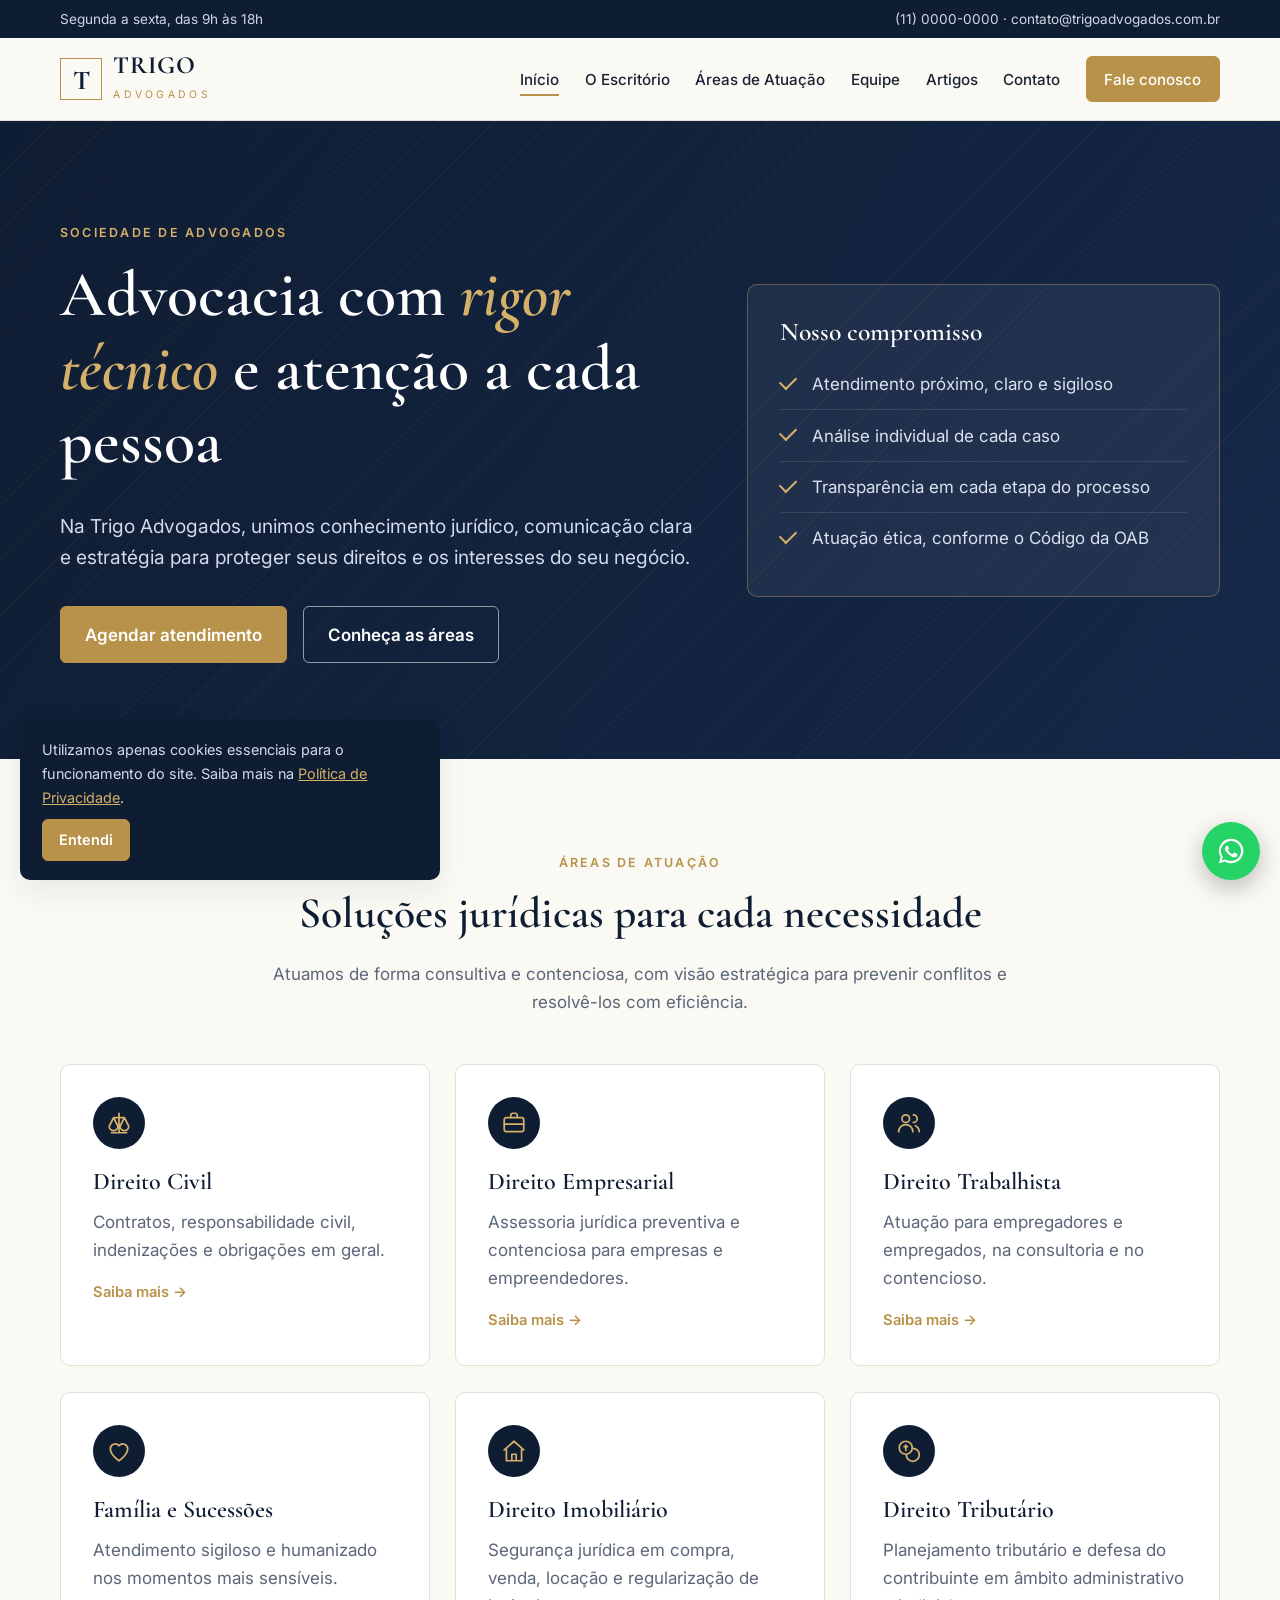
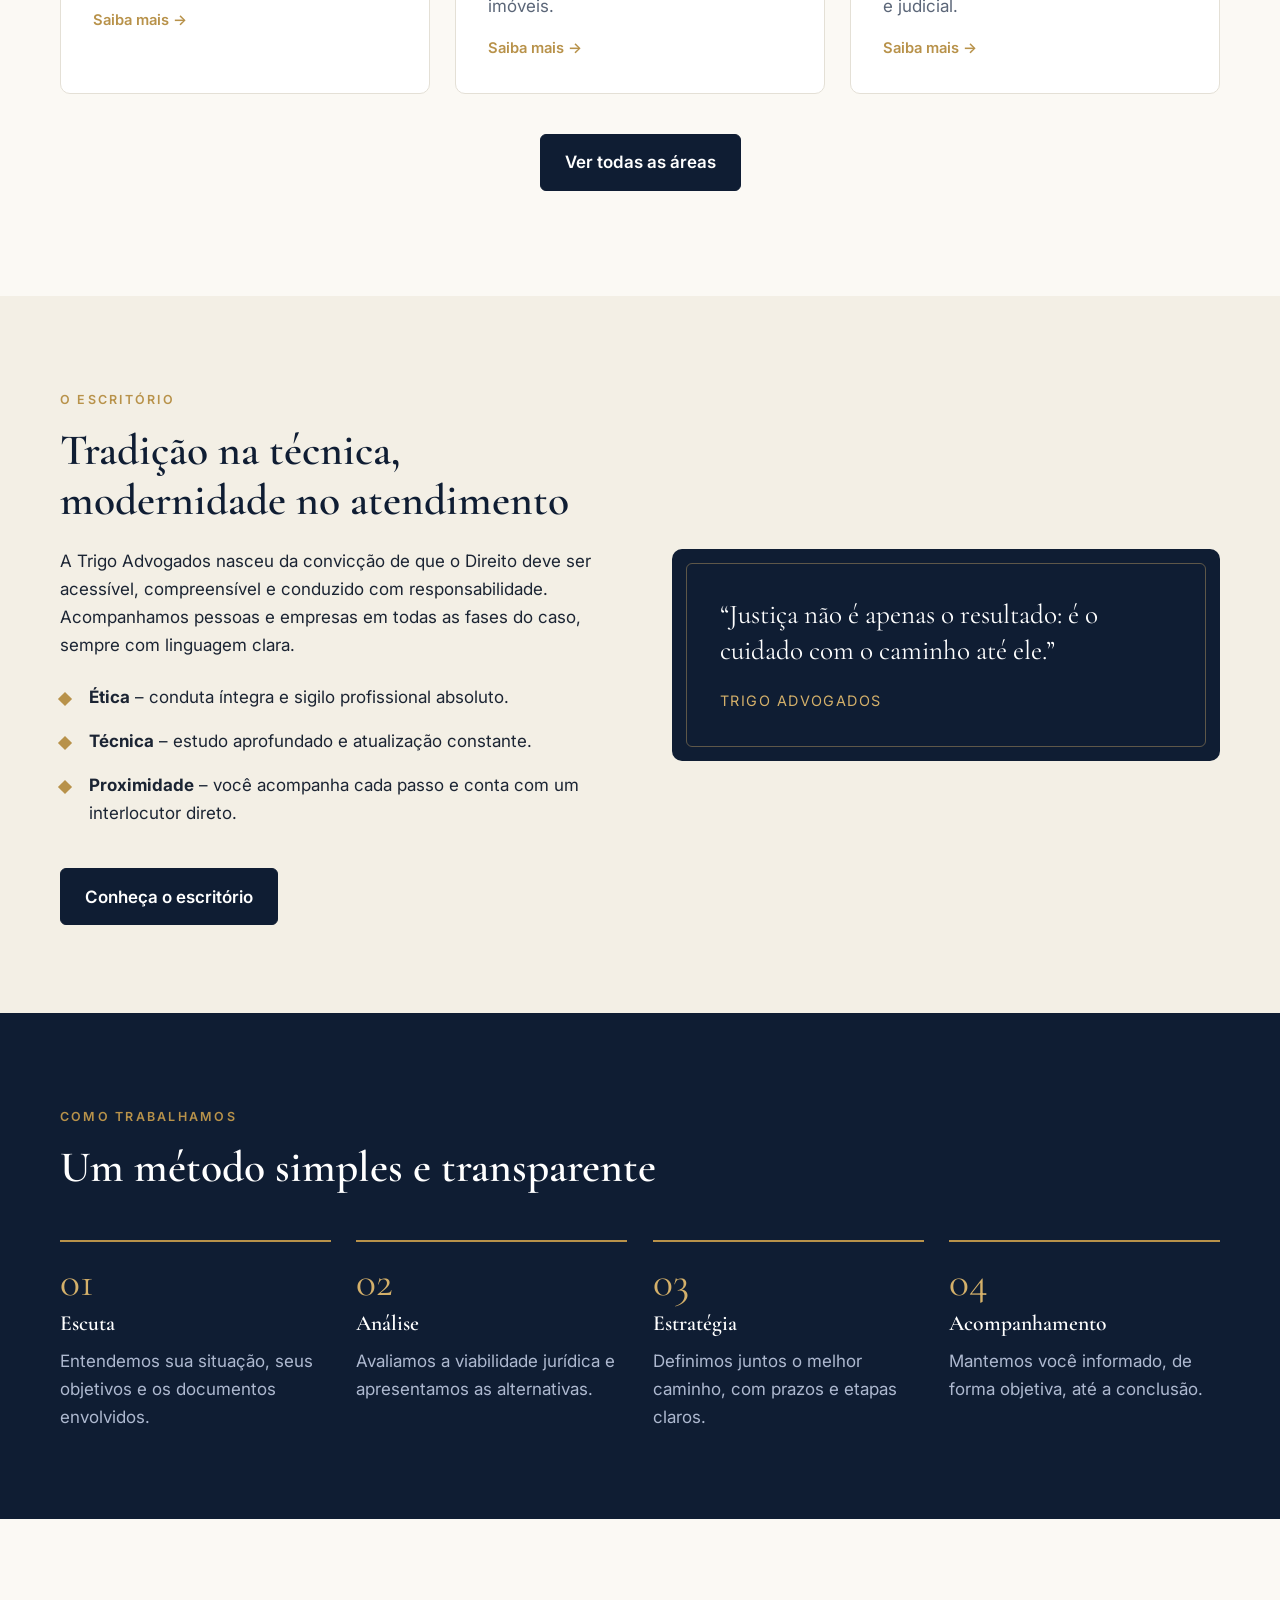
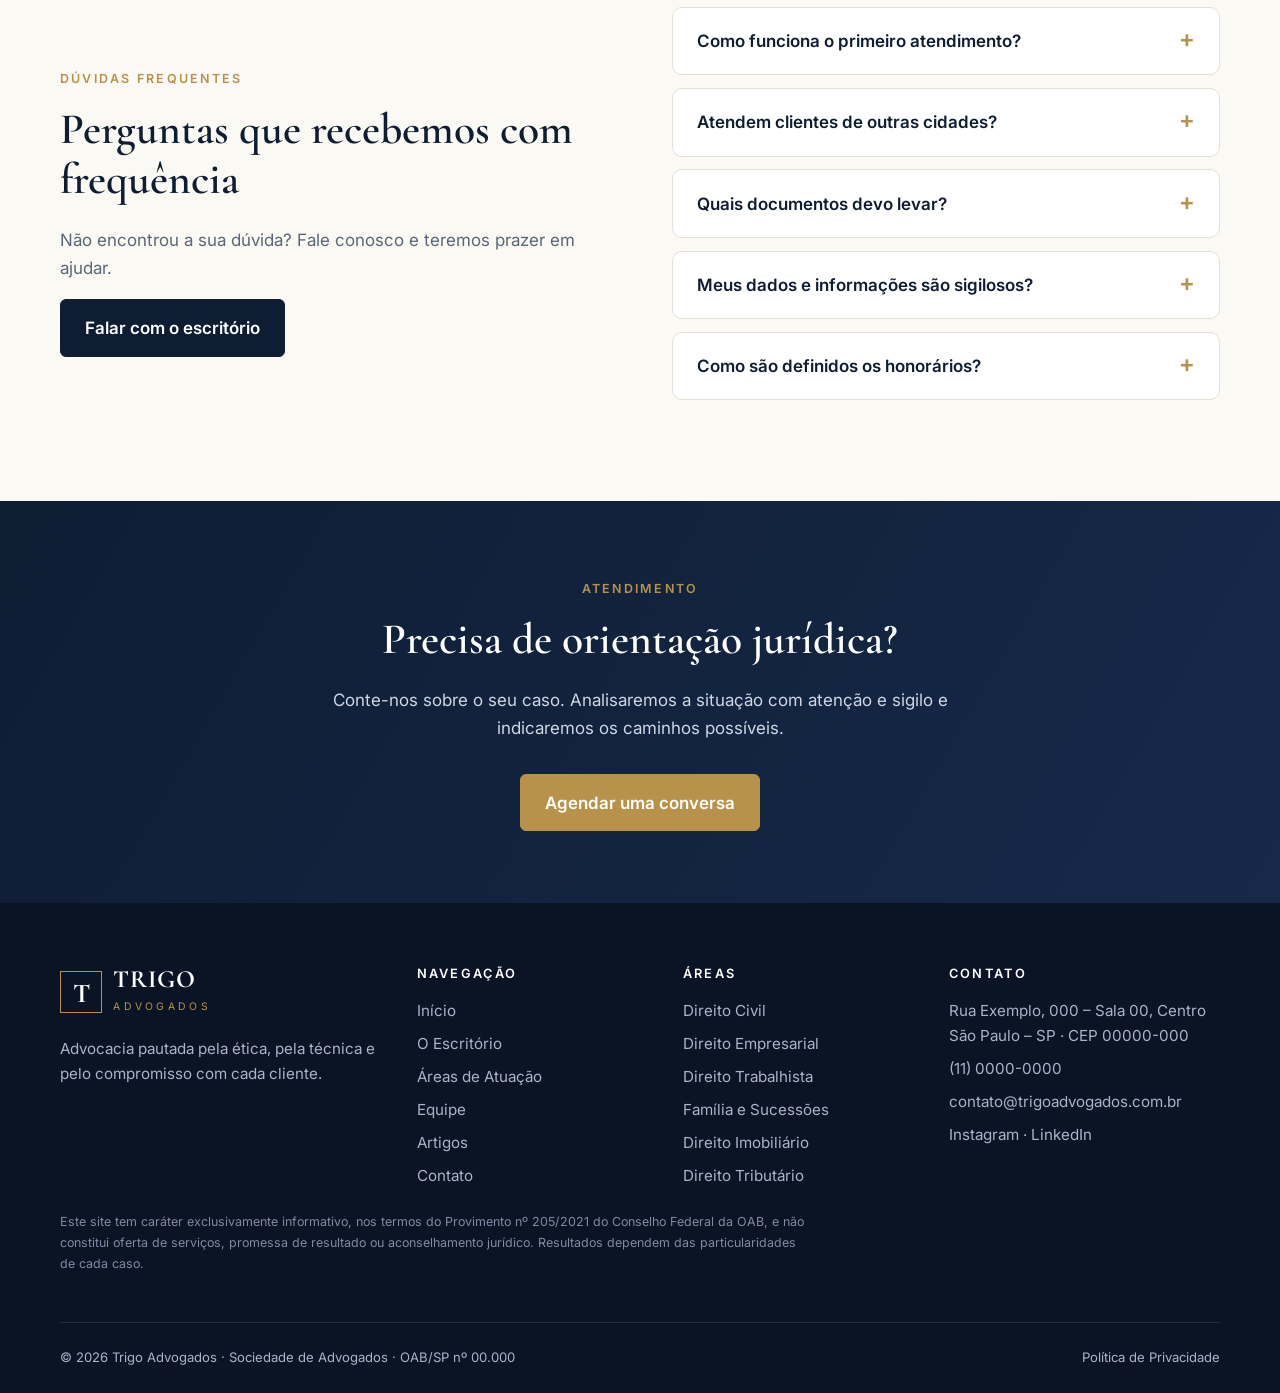
==== index.html @ 91f30597 "Adiciona site institucional da Trigo Advogados Co-Authored-By: Claude Sonnet 5.5 <noreply@anthropic." ====
<!doctype html>
<html lang="pt-BR">
<head>
<meta charset="utf-8">
<meta name="viewport" content="width=device-width,initial-scale=1">
<title>Trigo Advogados – Advocacia com rigor técnico e atenção a cada pessoa</title>
<meta name="description" content="Trigo Advogados: sociedade de advogados com atuação em Direito Civil, Empresarial, Trabalhista, Família, Imobiliário, Tributário e Previdenciário.">
<link rel="canonical" href="https://www.trigoadvogados.com.br/">
<meta name="theme-color" content="#0f1d33">
<meta property="og:type" content="website"><meta property="og:locale" content="pt_BR">
<meta property="og:title" content="Trigo Advogados – Advocacia com rigor técnico e atenção a cada pessoa"><meta property="og:description" content="Trigo Advogados: sociedade de advogados com atuação em Direito Civil, Empresarial, Trabalhista, Família, Imobiliário, Tributário e Previdenciário."><meta property="og:url" content="https://www.trigoadvogados.com.br/">
<link rel="icon" href="assets/favicon.svg" type="image/svg+xml">
<link rel="preconnect" href="https://fonts.googleapis.com"><link rel="preconnect" href="https://fonts.gstatic.com" crossorigin>
<link href="https://fonts.googleapis.com/css2?family=Cormorant+Garamond:ital,wght@0,500;0,600;0,700;1,500&family=Inter:wght@400;500;600&display=swap" rel="stylesheet">
<link rel="stylesheet" href="assets/style.css">
<script type="application/ld+json">{"@context":"https://schema.org","@type":"LegalService","name":"Trigo Advogados","url":"https://www.trigoadvogados.com.br","telephone":"+551100000000","email":"contato@trigoadvogados.com.br","address":{"@type":"PostalAddress","streetAddress":"Rua Exemplo, 000 – Sala 00, Centro","addressLocality":"São Paulo – SP","postalCode":"00000-000","addressCountry":"BR"},"openingHours":"Mo-Fr 09:00-18:00","areaServed":"BR"}</script>
</head>
<body>
<a class="skip" href="#main">Pular para o conteúdo</a>
<div class="topbar"><div class="wrap"><span>Segunda a sexta, das 9h às 18h</span><span><a href="tel:+551100000000">(11) 0000-0000</a> · <a href="mailto:contato@trigoadvogados.com.br">contato@trigoadvogados.com.br</a></span></div></div>
<header class="site"><div class="wrap nav">
<a class="brand" href="index.html" aria-label="Trigo Advogados – página inicial"><span class="mark">T</span><span><b>TRIGO</b><small>Advogados</small></span></a>
<button class="burger" aria-label="Abrir menu" aria-expanded="false"><span></span><span></span><span></span></button>
<ul class="menu"><li><a href="index.html" aria-current="page">Início</a></li><li><a href="sobre.html">O Escritório</a></li><li><a href="areas.html">Áreas de Atuação</a></li><li><a href="equipe.html">Equipe</a></li><li><a href="artigos.html">Artigos</a></li><li><a href="contato.html">Contato</a></li><li><a class="btn" href="contato.html">Fale conosco</a></li></ul>
</div></header>
<main id="main">
<div class="hero"><div class="wrap">
<div><span class="eyebrow" style="color:var(--gold-2)">Sociedade de Advogados</span>
<h1>Advocacia com <em>rigor técnico</em> e atenção a cada pessoa</h1>
<p class="lead">Na Trigo Advogados, unimos conhecimento jurídico, comunicação clara e estratégia para proteger seus direitos e os interesses do seu negócio.</p>
<div class="cta"><a class="btn" href="contato.html">Agendar atendimento</a><a class="btn ghost" href="areas.html">Conheça as áreas</a></div></div>
<aside class="hero-card"><h2>Nosso compromisso</h2><ul>
<li>Atendimento próximo, claro e sigiloso</li><li>Análise individual de cada caso</li><li>Transparência em cada etapa do processo</li><li>Atuação ética, conforme o Código da OAB</li></ul></aside>
</div></div>

<section><div class="wrap"><div class="head center reveal"><span class="eyebrow">Áreas de atuação</span><h2>Soluções jurídicas para cada necessidade</h2>
<p class="muted">Atuamos de forma consultiva e contenciosa, com visão estratégica para prevenir conflitos e resolvê-los com eficiência.</p></div>
<div class="grid g3"><a class="card reveal" href="areas.html#civil"><div class="ico"><svg viewBox="0 0 24 24" aria-hidden="true"><path d="M12 3v18M5 21h14M7 7h10M7 7l-4 8a4 4 0 0 0 8 0zM17 7l-4 8a4 4 0 0 0 8 0z"/></svg></div><h3>Direito Civil</h3><p>Contratos, responsabilidade civil, indenizações e obrigações em geral.</p><span class="more">Saiba mais →</span></a><a class="card reveal" href="areas.html#empresarial"><div class="ico"><svg viewBox="0 0 24 24" aria-hidden="true"><rect x="3" y="7" width="18" height="13" rx="2"/><path d="M9 7V5a2 2 0 0 1 2-2h2a2 2 0 0 1 2 2v2M3 13h18"/></svg></div><h3>Direito Empresarial</h3><p>Assessoria jurídica preventiva e contenciosa para empresas e empreendedores.</p><span class="more">Saiba mais →</span></a><a class="card reveal" href="areas.html#trabalhista"><div class="ico"><svg viewBox="0 0 24 24" aria-hidden="true"><circle cx="9" cy="8" r="3.5"/><path d="M2.5 20a6.5 6.5 0 0 1 13 0M16 4.5a3.5 3.5 0 0 1 0 7M18 14.5a6.5 6.5 0 0 1 3.5 5.5"/></svg></div><h3>Direito Trabalhista</h3><p>Atuação para empregadores e empregados, na consultoria e no contencioso.</p><span class="more">Saiba mais →</span></a><a class="card reveal" href="areas.html#familia"><div class="ico"><svg viewBox="0 0 24 24" aria-hidden="true"><path d="M12 21s-8-5.2-8-11a4.5 4.5 0 0 1 8-2.8A4.5 4.5 0 0 1 20 10c0 5.8-8 11-8 11z"/></svg></div><h3>Família e Sucessões</h3><p>Atendimento sigiloso e humanizado nos momentos mais sensíveis.</p><span class="more">Saiba mais →</span></a><a class="card reveal" href="areas.html#imobiliario"><div class="ico"><svg viewBox="0 0 24 24" aria-hidden="true"><path d="M3 11l9-8 9 8M5 9.5V21h14V9.5M10 21v-6h4v6"/></svg></div><h3>Direito Imobiliário</h3><p>Segurança jurídica em compra, venda, locação e regularização de imóveis.</p><span class="more">Saiba mais →</span></a><a class="card reveal" href="areas.html#tributario"><div class="ico"><svg viewBox="0 0 24 24" aria-hidden="true"><circle cx="9" cy="9" r="6"/><path d="M15.5 9.5A6 6 0 1 1 9.5 15.5M9 6.5v5M7.5 8h3"/></svg></div><h3>Direito Tributário</h3><p>Planejamento tributário e defesa do contribuinte em âmbito administrativo e judicial.</p><span class="more">Saiba mais →</span></a></div>
<p style="text-align:center;margin-top:2.5rem"><a class="btn dark" href="areas.html">Ver todas as áreas</a></p></div></section>

<section class="alt"><div class="wrap split">
<div class="reveal"><span class="eyebrow">O escritório</span><h2>Tradição na técnica, modernidade no atendimento</h2>
<p>A Trigo Advogados nasceu da convicção de que o Direito deve ser acessível, compreensível e conduzido com responsabilidade. Acompanhamos pessoas e empresas em todas as fases do caso, sempre com linguagem clara.</p>
<ul class="values"><li><b>Ética</b> – conduta íntegra e sigilo profissional absoluto.</li><li><b>Técnica</b> – estudo aprofundado e atualização constante.</li><li><b>Proximidade</b> – você acompanha cada passo e conta com um interlocutor direto.</li></ul>
<a class="btn dark" href="sobre.html" style="margin-top:1.5rem">Conheça o escritório</a></div>
<div class="panel reveal"><blockquote>“Justiça não é apenas o resultado: é o cuidado com o caminho até ele.”</blockquote><cite>Trigo Advogados</cite></div>
</div></section>

<section class="dark"><div class="wrap"><div class="head reveal"><span class="eyebrow">Como trabalhamos</span><h2>Um método simples e transparente</h2></div>
<div class="steps reveal">
<div class="step"><h3>Escuta</h3><p>Entendemos sua situação, seus objetivos e os documentos envolvidos.</p></div>
<div class="step"><h3>Análise</h3><p>Avaliamos a viabilidade jurídica e apresentamos as alternativas.</p></div>
<div class="step"><h3>Estratégia</h3><p>Definimos juntos o melhor caminho, com prazos e etapas claros.</p></div>
<div class="step"><h3>Acompanhamento</h3><p>Mantemos você informado, de forma objetiva, até a conclusão.</p></div></div></div></section>

<section><div class="wrap split">
<div class="reveal"><span class="eyebrow">Dúvidas frequentes</span><h2>Perguntas que recebemos com frequência</h2><p class="muted">Não encontrou a sua dúvida? Fale conosco e teremos prazer em ajudar.</p><a class="btn dark" href="contato.html">Falar com o escritório</a></div>
<div class="reveal">
<details><summary>Como funciona o primeiro atendimento?</summary><p>É uma conversa para entendermos o seu caso, analisarmos os documentos e explicarmos os caminhos possíveis. Pode ser presencial ou on-line.</p></details>
<details><summary>Atendem clientes de outras cidades?</summary><p>Sim. Realizamos reuniões por vídeo e atuamos em processos eletrônicos, o que permite atender clientes em todo o país.</p></details>
<details><summary>Quais documentos devo levar?</summary><p>Documento de identificação, comprovante de residência e todos os papéis relacionados ao assunto (contratos, notificações, comprovantes). Informaremos o que for necessário em cada caso.</p></details>
<details><summary>Meus dados e informações são sigilosos?</summary><p>Sim. O sigilo profissional é um dever do advogado, e tratamos seus dados conforme a LGPD.</p></details>
<details><summary>Como são definidos os honorários?</summary><p>Os honorários são ajustados em contrato escrito, conforme a complexidade do caso e as tabelas da OAB, de forma transparente desde o início.</p></details>
</div></div></section>
<section class="band"><div class="wrap reveal"><span class="eyebrow">Atendimento</span><h2>Precisa de orientação jurídica?</h2>
<p>Conte-nos sobre o seu caso. Analisaremos a situação com atenção e sigilo e indicaremos os caminhos possíveis.</p>
<a class="btn" href="contato.html">Agendar uma conversa</a></div></section>
</main>
<footer class="site"><div class="wrap">
<div class="fgrid">
<div><a class="brand" href="index.html"><span class="mark">T</span><span><b>TRIGO</b><small>Advogados</small></span></a>
<p style="margin-top:1.2rem">Advocacia pautada pela ética, pela técnica e pelo compromisso com cada cliente.</p></div>
<div><h4>Navegação</h4><ul><li><a href="index.html">Início</a></li><li><a href="sobre.html">O Escritório</a></li><li><a href="areas.html">Áreas de Atuação</a></li><li><a href="equipe.html">Equipe</a></li><li><a href="artigos.html">Artigos</a></li><li><a href="contato.html">Contato</a></li></ul></div>
<div><h4>Áreas</h4><ul><li><a href="areas.html#civil">Direito Civil</a></li><li><a href="areas.html#empresarial">Direito Empresarial</a></li><li><a href="areas.html#trabalhista">Direito Trabalhista</a></li><li><a href="areas.html#familia">Família e Sucessões</a></li><li><a href="areas.html#imobiliario">Direito Imobiliário</a></li><li><a href="areas.html#tributario">Direito Tributário</a></li></ul></div>
<div><h4>Contato</h4><ul>
<li>Rua Exemplo, 000 – Sala 00, Centro<br>São Paulo – SP · CEP 00000-000</li>
<li><a href="tel:+551100000000">(11) 0000-0000</a></li>
<li><a href="mailto:contato@trigoadvogados.com.br">contato@trigoadvogados.com.br</a></li>
<li><a href="https://instagram.com/" rel="noopener" target="_blank">Instagram</a> · <a href="https://linkedin.com/" rel="noopener" target="_blank">LinkedIn</a></li></ul></div>
</div>
<p class="oab-note">Este site tem caráter exclusivamente informativo, nos termos do Provimento nº 205/2021 do Conselho Federal da OAB, e não constitui oferta de serviços, promessa de resultado ou aconselhamento jurídico. Resultados dependem das particularidades de cada caso.</p>
<div class="legal"><span>© <span id="y">2026</span> Trigo Advogados · Sociedade de Advogados · OAB/SP nº 00.000</span><span><a href="privacidade.html">Política de Privacidade</a></span></div>
</div></footer>
<a class="wa" href="https://wa.me/5511900000000" target="_blank" rel="noopener" aria-label="Conversar pelo WhatsApp"><svg viewBox="0 0 32 32" aria-hidden="true"><path d="M16 3A13 13 0 0 0 4.9 22.6L3 29l6.6-1.8A13 13 0 1 0 16 3zm0 23.7a10.6 10.6 0 0 1-5.4-1.5l-.4-.2-3.9 1 1-3.8-.3-.4A10.7 10.7 0 1 1 16 26.700zm5.900-8c-.3-.2-1.900-.9-2.200-1s-.5-.2-.7.2-.8 1-1 1.200-.4.2-.7.1a8.700 8.700 0 0 1-4.300-3.800c-.3-.6.300-.5.900-1.700.1-.2 0-.4 0-.5l-1-2.300c-.2-.6-.5-.5-.7-.5h-.6a1.200 1.200 0 0 0-.9.400 3.700 3.700 0 0 0-1.100 2.700 6.400 6.400 0 0 0 1.300 3.400 14.700 14.700 0 0 0 5.600 4.900c2.100.9 2.900 1 3.900.8a3.300 3.300 0 0 0 2.200-1.500 2.700 2.700 0 0 0 .2-1.500c-.1-.1-.3-.2-.6-.4z"/></svg></a>
<div class="cookie" role="dialog" aria-label="Aviso de cookies"><p style="margin:0">Utilizamos apenas cookies essenciais para o funcionamento do site. Saiba mais na <a href="privacidade.html">Política de Privacidade</a>.</p><button class="btn" id="cookie-ok">Entendi</button></div>
<script>window.TRIGO={whatsapp:"5511900000000",email:"contato@trigoadvogados.com.br"};document.getElementById("y").textContent=new Date().getFullYear()</script>
<script src="assets/main.js" defer></script>
</body></html>
---- assets/style.css ----
:root{--navy:#0f1d33;--navy-2:#16294a;--gold:#b8924a;--gold-2:#d4b06a;--ink:#1b2433;--muted:#5b6678;--line:#e4e0d6;--bg:#fbf9f4;--card:#fff;--radius:10px;--shadow:0 10px 30px rgba(15,29,51,.08);--serif:"Cormorant Garamond",Georgia,"Times New Roman",serif;--sans:"Inter",system-ui,-apple-system,"Segoe UI",Roboto,sans-serif}
*{box-sizing:border-box}html{scroll-behavior:smooth}
body{margin:0;font-family:var(--sans);color:var(--ink);background:var(--bg);line-height:1.65;font-size:17px}
img,svg{max-width:100%;display:block}a{color:inherit}
h1,h2,h3,h4{font-family:var(--serif);color:var(--navy);line-height:1.15;margin:0 0 .5em;font-weight:600}
h1{font-size:clamp(2.4rem,5vw,4rem)}h2{font-size:clamp(1.9rem,3.4vw,2.8rem)}h3{font-size:1.5rem}
p{margin:0 0 1em}
.wrap{width:min(1160px,100% - 40px);margin-inline:auto}
.skip{position:absolute;left:-999px;top:0;background:var(--gold);color:#fff;padding:.6rem 1rem;z-index:100}.skip:focus{left:10px;top:10px}
.eyebrow{display:inline-block;font-size:.78rem;letter-spacing:.18em;text-transform:uppercase;color:var(--gold);font-weight:600;margin-bottom:.9rem}
.btn{display:inline-flex;align-items:center;gap:.5rem;padding:.85rem 1.5rem;border-radius:6px;font-weight:600;text-decoration:none;border:1.5px solid var(--gold);background:var(--gold);color:#fff;cursor:pointer;font:inherit;font-weight:600;transition:.2s}
.btn:hover{background:var(--gold-2);border-color:var(--gold-2)}
.btn.ghost{background:transparent;color:#fff;border-color:rgba(255,255,255,.55)}.btn.ghost:hover{background:rgba(255,255,255,.1)}
.btn.dark{background:var(--navy);border-color:var(--navy)}.btn.dark:hover{background:var(--navy-2)}
:focus-visible{outline:3px solid var(--gold-2);outline-offset:2px}
/* header */
.topbar{background:var(--navy);color:#cfd6e4;font-size:.85rem}
.topbar .wrap{display:flex;justify-content:space-between;gap:1rem;padding:.5rem 0;flex-wrap:wrap}.topbar a{text-decoration:none}.topbar a:hover{color:var(--gold-2)}
header.site{position:sticky;top:0;z-index:50;background:rgba(251,249,244,.96);backdrop-filter:blur(8px);border-bottom:1px solid var(--line)}
.nav{display:flex;align-items:center;justify-content:space-between;padding:.9rem 0}
.brand{display:flex;align-items:center;gap:.7rem;text-decoration:none}
.brand .mark{width:42px;height:42px;border:1.5px solid var(--gold);display:grid;place-items:center;font-family:var(--serif);font-size:1.7rem;color:var(--navy);font-weight:700}
.brand b{font-family:var(--serif);font-size:1.55rem;color:var(--navy);letter-spacing:.04em;display:block;line-height:1}
.brand small{font-size:.65rem;letter-spacing:.32em;color:var(--gold);text-transform:uppercase}
.menu{display:flex;gap:1.6rem;align-items:center;list-style:none;margin:0;padding:0}
.menu a{text-decoration:none;font-size:.95rem;font-weight:500;padding:.3rem 0;border-bottom:2px solid transparent}
.menu a:hover,.menu a[aria-current=page]{border-color:var(--gold)}
.menu .btn{padding:.6rem 1.1rem;color:#fff;border-bottom:1.5px solid var(--gold)}
.burger{display:none;background:none;border:0;padding:.5rem;cursor:pointer}
.burger span{display:block;width:26px;height:2px;background:var(--navy);margin:6px 0;transition:.2s}
@media(max-width:900px){.burger{display:block}
.menu{position:absolute;left:0;right:0;top:100%;background:var(--bg);flex-direction:column;align-items:stretch;gap:0;padding:.5rem 20px 1.2rem;border-bottom:1px solid var(--line);display:none}
.menu.open{display:flex}.menu li a{display:block;padding:.8rem 0;border-bottom:1px solid var(--line)}.menu .btn{margin-top:.8rem;justify-content:center}}
/* hero */
.hero{position:relative;background:linear-gradient(120deg,rgba(15,29,51,.97),rgba(22,41,74,.9)),var(--navy);color:#fff;overflow:hidden}
.hero:before{content:"";position:absolute;inset:0;background:repeating-linear-gradient(135deg,transparent 0 38px,rgba(184,146,74,.06) 38px 39px)}
.hero .wrap{position:relative;display:grid;grid-template-columns:1.15fr .85fr;gap:3rem;align-items:center;padding:6rem 0}
.hero h1{color:#fff}.hero h1 em{color:var(--gold-2);font-style:italic}
.hero p.lead{font-size:1.2rem;color:#d3daea;max-width:34em}
.hero .cta{display:flex;gap:1rem;flex-wrap:wrap;margin-top:2rem}
.hero-card{background:rgba(255,255,255,.06);border:1px solid rgba(212,176,106,.35);border-radius:var(--radius);padding:2rem}
.hero-card h2{color:#fff;font-size:1.6rem}.hero-card ul{list-style:none;margin:0;padding:0}
.hero-card li{padding:.7rem 0 .7rem 2rem;position:relative;border-bottom:1px solid rgba(255,255,255,.1);color:#dbe1ee}.hero-card li:last-child{border:0}
.hero-card li:before{content:"";position:absolute;left:0;top:1.05rem;width:14px;height:8px;border-left:2px solid var(--gold-2);border-bottom:2px solid var(--gold-2);transform:rotate(-45deg)}
@media(max-width:900px){.hero .wrap{grid-template-columns:1fr;padding:4rem 0}}
.page-hero{background:var(--navy);color:#fff;padding:4.5rem 0 3.5rem;position:relative;overflow:hidden}
.page-hero:before{content:"";position:absolute;inset:0;background:repeating-linear-gradient(135deg,transparent 0 38px,rgba(184,146,74,.07) 38px 39px)}
.page-hero .wrap{position:relative}.page-hero h1{color:#fff;font-size:clamp(2.2rem,4.5vw,3.4rem)}.page-hero p{color:#cfd6e4;max-width:44em;font-size:1.15rem;margin:0}
.crumbs{font-size:.85rem;color:#9fabc2;margin-bottom:1rem}.crumbs a{text-decoration:none}.crumbs a:hover{color:var(--gold-2)}
/* sections */
section{padding:5.5rem 0}section.alt{background:#f3efe5}section.dark{background:var(--navy);color:#d3daea}section.dark h2,section.dark h3{color:#fff}
.head{max-width:44em;margin-bottom:3rem}.head.center{margin-inline:auto;text-align:center}
.muted{color:var(--muted)}
.grid{display:grid;gap:1.6rem}.g3{grid-template-columns:repeat(3,1fr)}.g2{grid-template-columns:repeat(2,1fr)}.g4{grid-template-columns:repeat(4,1fr)}
@media(max-width:980px){.g3,.g4{grid-template-columns:repeat(2,1fr)}}@media(max-width:640px){.g2,.g3,.g4{grid-template-columns:1fr}}
.card{background:var(--card);border:1px solid var(--line);border-radius:var(--radius);padding:2rem;transition:.25s;text-decoration:none;display:block}
a.card:hover{transform:translateY(-4px);box-shadow:var(--shadow);border-color:var(--gold)}
.card .ico{width:52px;height:52px;border-radius:50%;background:var(--navy);display:grid;place-items:center;margin-bottom:1.2rem}
.card .ico svg{width:26px;height:26px;stroke:var(--gold-2);fill:none;stroke-width:1.6;stroke-linecap:round;stroke-linejoin:round}
.card p{color:var(--muted);margin:0}.card .more{display:inline-block;margin-top:1rem;color:var(--gold);font-weight:600;font-size:.92rem}
.split{display:grid;grid-template-columns:1fr 1fr;gap:4rem;align-items:center}@media(max-width:900px){.split{grid-template-columns:1fr;gap:2rem}}
.panel{background:var(--navy);border-radius:var(--radius);padding:3rem;color:#d3daea;position:relative}
.panel:after{content:"";position:absolute;inset:14px;border:1px solid rgba(212,176,106,.4);border-radius:6px;pointer-events:none}
.panel blockquote{margin:0;font-family:var(--serif);font-size:1.7rem;line-height:1.35;color:#fff}.panel cite{display:block;margin-top:1.2rem;color:var(--gold-2);font-style:normal;font-size:.9rem;letter-spacing:.1em;text-transform:uppercase}
.values{display:grid;gap:1rem;margin-top:1.5rem;padding:0;list-style:none}.values li{padding-left:1.8rem;position:relative}.values li:before{content:"";position:absolute;left:0;top:.65em;width:10px;height:10px;background:var(--gold);transform:rotate(45deg)}
.steps{counter-reset:s;display:grid;grid-template-columns:repeat(4,1fr);gap:1.6rem}@media(max-width:900px){.steps{grid-template-columns:repeat(2,1fr)}}@media(max-width:560px){.steps{grid-template-columns:1fr}}
.step{counter-increment:s;border-top:2px solid var(--gold);padding-top:1.2rem}.step:before{content:"0" counter(s);font-family:var(--serif);font-size:2.6rem;color:var(--gold-2);display:block;line-height:1}
.step h3{margin-top:.5rem;font-size:1.35rem}.step p{color:#aeb9d0;margin:0}
/* team */
.person{text-align:center}.avatar{width:130px;height:130px;border-radius:50%;margin:0 auto 1.2rem;background:linear-gradient(140deg,var(--navy),var(--navy-2));border:3px solid var(--gold);display:grid;place-items:center;font-family:var(--serif);font-size:2.6rem;color:var(--gold-2)}
.person .role{color:var(--gold);font-size:.85rem;letter-spacing:.12em;text-transform:uppercase;font-weight:600}.person .oab{font-size:.85rem;color:var(--muted)}
/* faq */
details{background:var(--card);border:1px solid var(--line);border-radius:var(--radius);margin-bottom:.8rem}
summary{cursor:pointer;padding:1.2rem 1.5rem;font-weight:600;list-style:none;display:flex;justify-content:space-between;gap:1rem;color:var(--navy)}
summary::-webkit-details-marker{display:none}summary:after{content:"+";color:var(--gold);font-size:1.5rem;line-height:1}details[open] summary:after{content:"–"}
details p{padding:0 1.5rem 1.3rem;margin:0;color:var(--muted)}
/* areas detail */
.area{display:grid;grid-template-columns:260px 1fr;gap:3rem;padding:3rem 0;border-top:1px solid var(--line)}.area:first-of-type{border-top:0}
@media(max-width:800px){.area{grid-template-columns:1fr;gap:1rem}}
.area ul{columns:2;gap:2rem;padding-left:1.1rem;color:var(--muted)}@media(max-width:600px){.area ul{columns:1}}
.chips{display:flex;flex-wrap:wrap;gap:.6rem;margin:0 0 2rem;padding:0;list-style:none}.chips a{display:block;padding:.45rem 1rem;border:1px solid var(--line);border-radius:99px;text-decoration:none;font-size:.9rem;background:#fff}.chips a:hover{border-color:var(--gold);color:var(--gold)}
/* articles */
.article{max-width:760px;margin:0 auto;padding:3rem 0;border-bottom:1px solid var(--line)}.article:last-child{border:0}
.meta{font-size:.85rem;color:var(--gold);letter-spacing:.1em;text-transform:uppercase;font-weight:600}
.notice{background:#f3efe5;border-left:4px solid var(--gold);padding:1rem 1.3rem;border-radius:0 6px 6px 0;font-size:.95rem;color:var(--muted);margin:2rem 0}
/* contact */
form{display:grid;gap:1.1rem}label{font-weight:600;font-size:.92rem;display:block;margin-bottom:.35rem;color:var(--navy)}
input,select,textarea{width:100%;font:inherit;padding:.8rem 1rem;border:1px solid #cfc9ba;border-radius:6px;background:#fff;color:var(--ink)}
input:focus,select:focus,textarea:focus{outline:3px solid rgba(184,146,74,.35);border-color:var(--gold)}
.row2{display:grid;grid-template-columns:1fr 1fr;gap:1.1rem}@media(max-width:560px){.row2{grid-template-columns:1fr}}
.check{display:flex;gap:.7rem;align-items:flex-start;font-size:.9rem;color:var(--muted)}.check input{width:auto;margin-top:.3rem}
.form-msg{padding:1rem 1.2rem;border-radius:6px;display:none}.form-msg.ok{display:block;background:#e8f3ea;color:#1d5a2d}.form-msg.err{display:block;background:#fbeaea;color:#8a1f1f}
.info{display:grid;gap:1.4rem}.info div{display:flex;gap:1rem}.info svg{flex:none;width:24px;height:24px;stroke:var(--gold);fill:none;stroke-width:1.6;stroke-linecap:round;stroke-linejoin:round;margin-top:.2rem}
.info b{display:block;color:var(--navy)}.info a{text-decoration:none}.info a:hover{color:var(--gold)}
.map{border:1px solid var(--line);border-radius:var(--radius);min-height:280px;background:repeating-linear-gradient(45deg,#eee9dc 0 12px,#f3efe5 12px 24px);display:grid;place-items:center;color:var(--muted);text-align:center;padding:1rem}
/* cta band */
.band{background:linear-gradient(120deg,var(--navy),var(--navy-2));color:#fff;text-align:center;padding:4.5rem 0}.band h2{color:#fff}.band p{color:#cfd6e4;max-width:38em;margin:0 auto 2rem}
/* footer */
footer.site{background:#0a1425;color:#a9b4ca;padding:4rem 0 0;font-size:.95rem}
.fgrid{display:grid;grid-template-columns:1.4fr 1fr 1fr 1.2fr;gap:2.5rem}@media(max-width:900px){.fgrid{grid-template-columns:1fr 1fr}}@media(max-width:560px){.fgrid{grid-template-columns:1fr}}
footer h4{color:#fff;font-family:var(--sans);font-size:.8rem;letter-spacing:.18em;text-transform:uppercase;margin-bottom:1rem}
footer ul{list-style:none;margin:0;padding:0;display:grid;gap:.5rem}footer a{text-decoration:none}footer a:hover{color:var(--gold-2)}
footer .brand b{color:#fff}footer .brand .mark{color:#fff}
.legal{border-top:1px solid rgba(255,255,255,.1);margin-top:3rem;padding:1.5rem 0;font-size:.82rem;display:flex;justify-content:space-between;gap:1rem;flex-wrap:wrap}
.oab-note{font-size:.78rem;color:#7f8ba4;margin-top:1.5rem;max-width:60em}
.wa{position:fixed;right:20px;bottom:20px;z-index:60;width:58px;height:58px;border-radius:50%;background:#25d366;display:grid;place-items:center;box-shadow:0 8px 24px rgba(0,0,0,.25);transition:.2s}.wa:hover{transform:scale(1.07)}.wa svg{width:30px;height:30px;fill:#fff}
.cookie{position:fixed;left:20px;bottom:20px;max-width:420px;background:var(--navy);color:#d3daea;padding:1.2rem 1.4rem;border-radius:var(--radius);z-index:70;box-shadow:var(--shadow);font-size:.9rem;display:none}
.cookie.show{display:block}.cookie .btn{padding:.5rem 1rem;margin-top:.6rem;font-size:.9rem}.cookie a{color:var(--gold-2)}
.reveal{opacity:0;transform:translateY(18px);transition:opacity .7s,transform .7s}.reveal.in{opacity:1;transform:none}
@media(prefers-reduced-motion:reduce){*{transition:none!important;scroll-behavior:auto!important}.reveal{opacity:1;transform:none}}
.prose{max-width:760px}.prose h2{font-size:1.9rem;margin-top:2.2rem}.prose li{margin-bottom:.4rem}
@media print{.topbar,header.site,.wa,.cookie,.band,footer{display:none}}
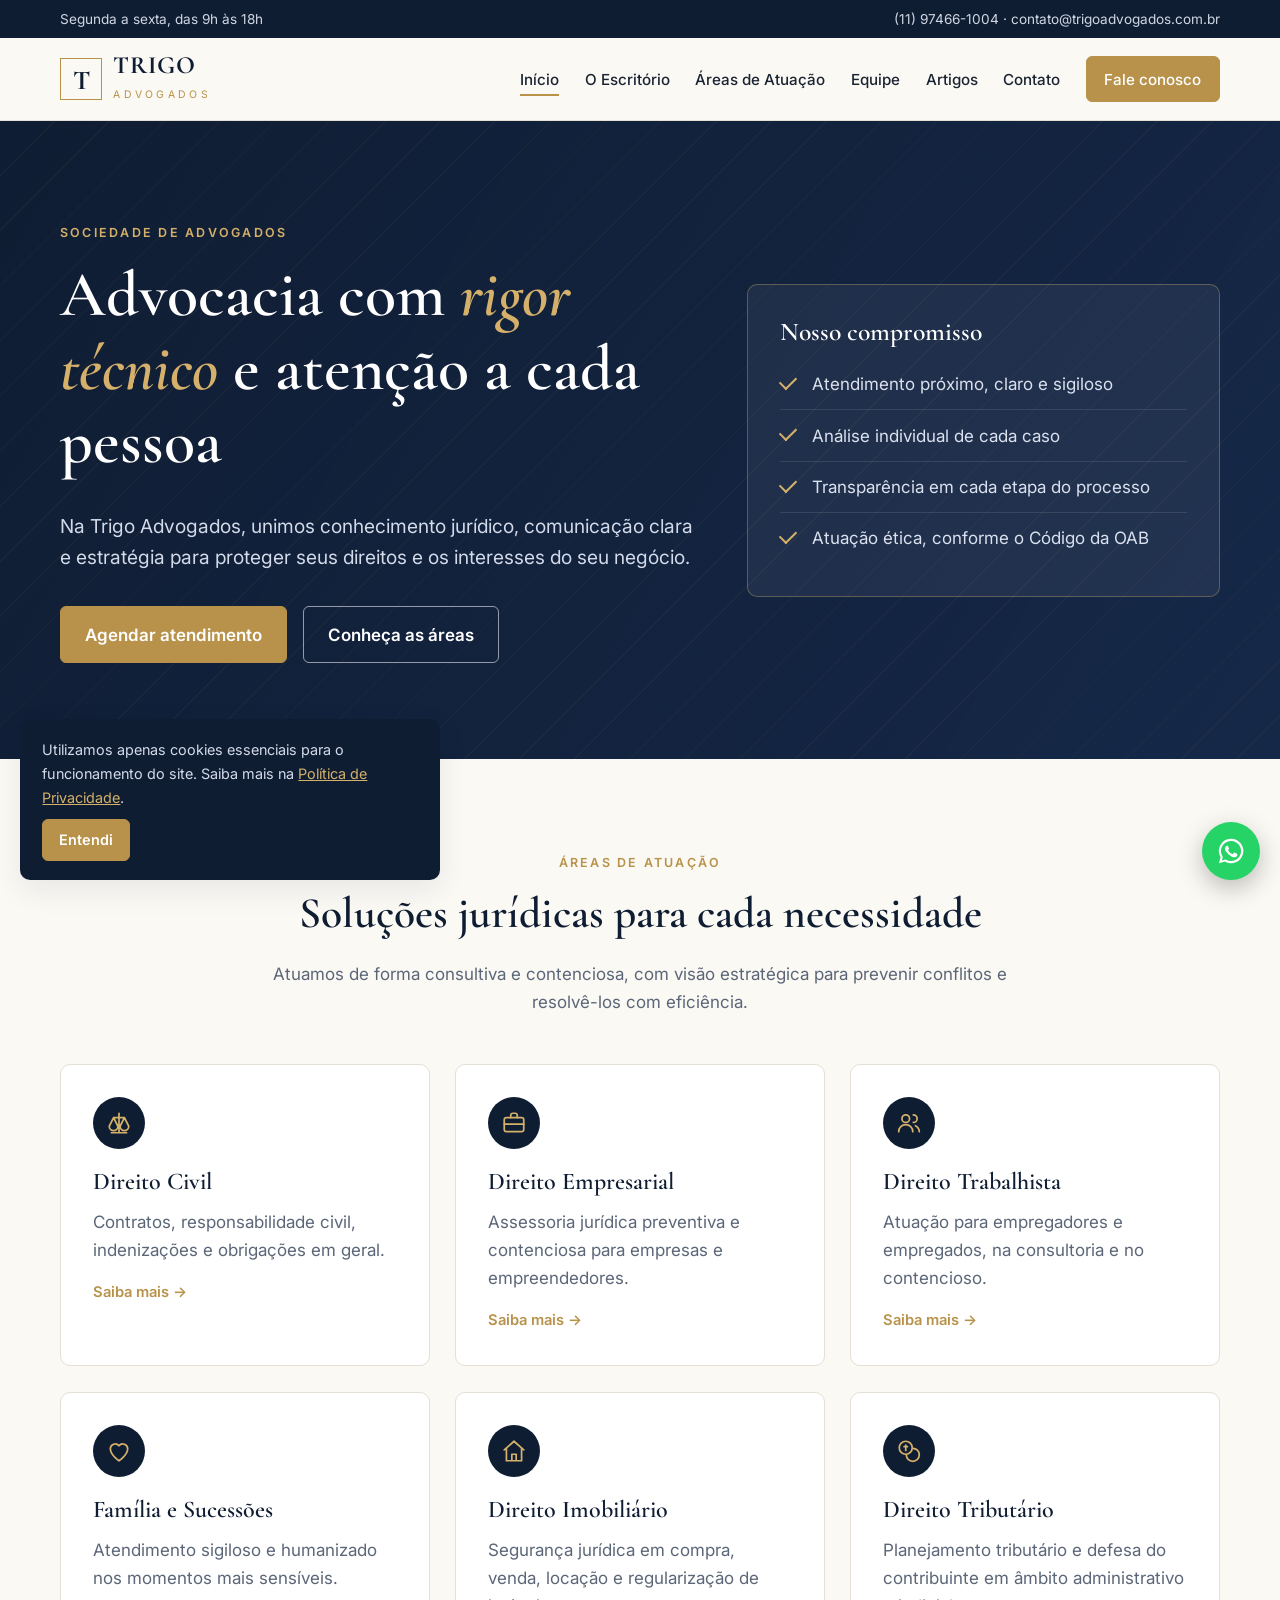
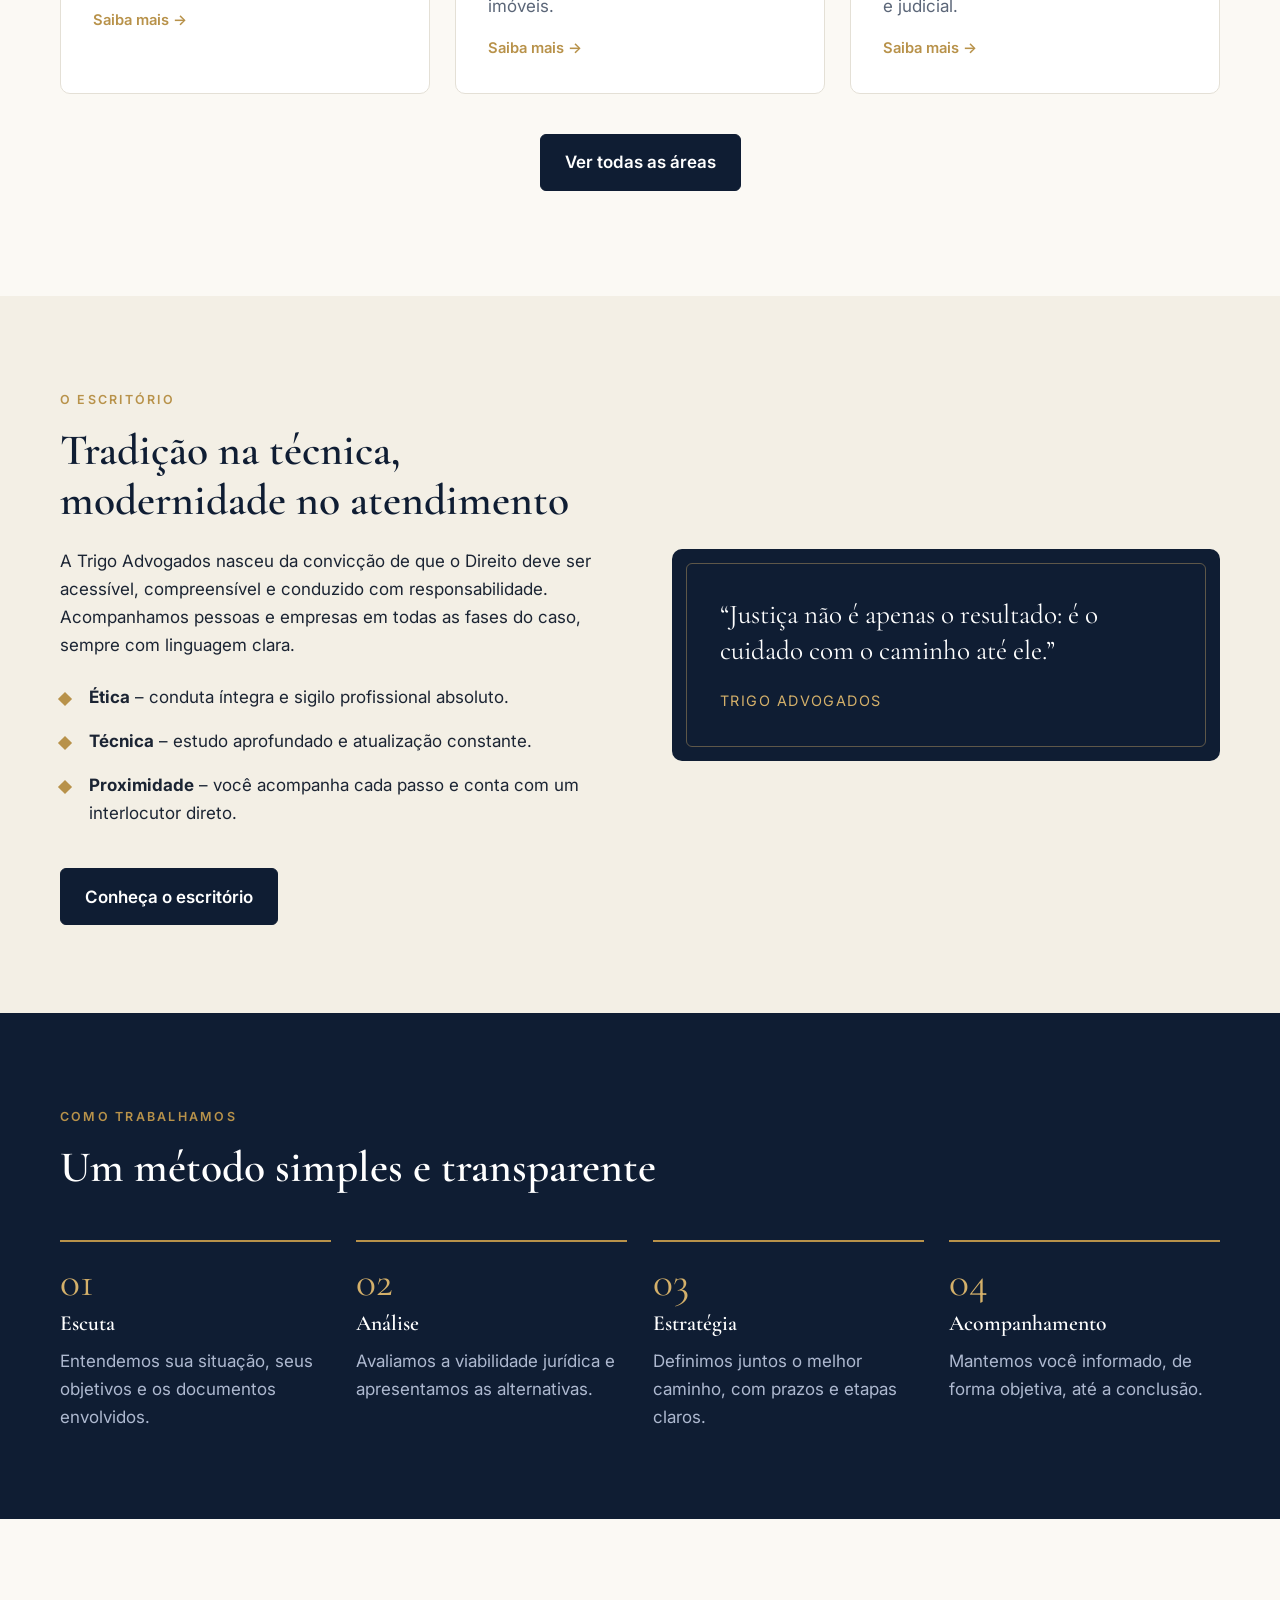
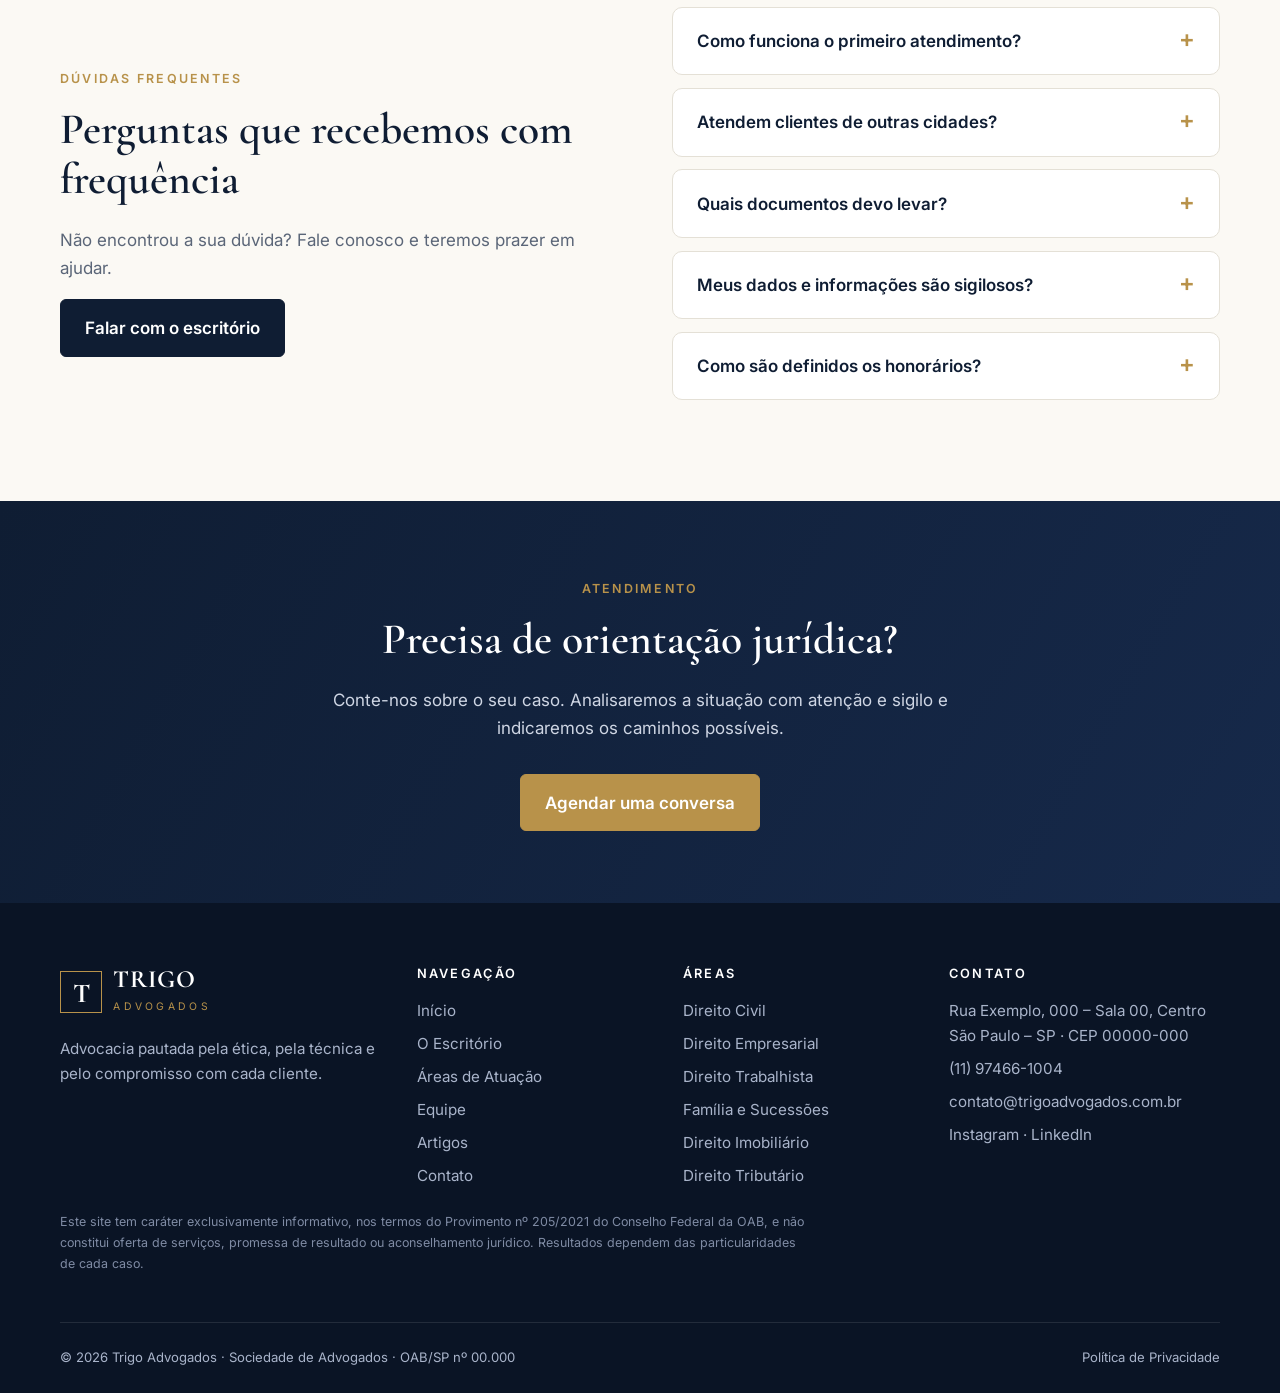
==== commit b64078b6: "Atualiza telefone e mensagem automática do WhatsApp Co-Authored-By: Claude Sonnet 5.5 <noreply@anthr" ====
--- a/index.html
+++ b/index.html
@@ -13,11 +13,11 @@
 <link rel="preconnect" href="https://fonts.googleapis.com"><link rel="preconnect" href="https://fonts.gstatic.com" crossorigin>
 <link href="https://fonts.googleapis.com/css2?family=Cormorant+Garamond:ital,wght@0,500;0,600;0,700;1,500&family=Inter:wght@400;500;600&display=swap" rel="stylesheet">
 <link rel="stylesheet" href="assets/style.css">
-<script type="application/ld+json">{"@context":"https://schema.org","@type":"LegalService","name":"Trigo Advogados","url":"https://www.trigoadvogados.com.br","telephone":"+551100000000","email":"contato@trigoadvogados.com.br","address":{"@type":"PostalAddress","streetAddress":"Rua Exemplo, 000 – Sala 00, Centro","addressLocality":"São Paulo – SP","postalCode":"00000-000","addressCountry":"BR"},"openingHours":"Mo-Fr 09:00-18:00","areaServed":"BR"}</script>
+<script type="application/ld+json">{"@context":"https://schema.org","@type":"LegalService","name":"Trigo Advogados","url":"https://www.trigoadvogados.com.br","telephone":"+5511974661004","email":"contato@trigoadvogados.com.br","address":{"@type":"PostalAddress","streetAddress":"Rua Exemplo, 000 – Sala 00, Centro","addressLocality":"São Paulo – SP","postalCode":"00000-000","addressCountry":"BR"},"openingHours":"Mo-Fr 09:00-18:00","areaServed":"BR"}</script>
 </head>
 <body>
 <a class="skip" href="#main">Pular para o conteúdo</a>
-<div class="topbar"><div class="wrap"><span>Segunda a sexta, das 9h às 18h</span><span><a href="tel:+551100000000">(11) 0000-0000</a> · <a href="mailto:contato@trigoadvogados.com.br">contato@trigoadvogados.com.br</a></span></div></div>
+<div class="topbar"><div class="wrap"><span>Segunda a sexta, das 9h às 18h</span><span><a href="tel:+5511974661004">(11) 97466-1004</a> · <a href="mailto:contato@trigoadvogados.com.br">contato@trigoadvogados.com.br</a></span></div></div>
 <header class="site"><div class="wrap nav">
 <a class="brand" href="index.html" aria-label="Trigo Advogados – página inicial"><span class="mark">T</span><span><b>TRIGO</b><small>Advogados</small></span></a>
 <button class="burger" aria-label="Abrir menu" aria-expanded="false"><span></span><span></span><span></span></button>
@@ -74,15 +74,15 @@
 <div><h4>Áreas</h4><ul><li><a href="areas.html#civil">Direito Civil</a></li><li><a href="areas.html#empresarial">Direito Empresarial</a></li><li><a href="areas.html#trabalhista">Direito Trabalhista</a></li><li><a href="areas.html#familia">Família e Sucessões</a></li><li><a href="areas.html#imobiliario">Direito Imobiliário</a></li><li><a href="areas.html#tributario">Direito Tributário</a></li></ul></div>
 <div><h4>Contato</h4><ul>
 <li>Rua Exemplo, 000 – Sala 00, Centro<br>São Paulo – SP · CEP 00000-000</li>
-<li><a href="tel:+551100000000">(11) 0000-0000</a></li>
+<li><a href="tel:+5511974661004">(11) 97466-1004</a></li>
 <li><a href="mailto:contato@trigoadvogados.com.br">contato@trigoadvogados.com.br</a></li>
 <li><a href="https://instagram.com/" rel="noopener" target="_blank">Instagram</a> · <a href="https://linkedin.com/" rel="noopener" target="_blank">LinkedIn</a></li></ul></div>
 </div>
 <p class="oab-note">Este site tem caráter exclusivamente informativo, nos termos do Provimento nº 205/2021 do Conselho Federal da OAB, e não constitui oferta de serviços, promessa de resultado ou aconselhamento jurídico. Resultados dependem das particularidades de cada caso.</p>
 <div class="legal"><span>© <span id="y">2026</span> Trigo Advogados · Sociedade de Advogados · OAB/SP nº 00.000</span><span><a href="privacidade.html">Política de Privacidade</a></span></div>
 </div></footer>
-<a class="wa" href="https://wa.me/5511900000000" target="_blank" rel="noopener" aria-label="Conversar pelo WhatsApp"><svg viewBox="0 0 32 32" aria-hidden="true"><path d="M16 3A13 13 0 0 0 4.9 22.6L3 29l6.6-1.8A13 13 0 1 0 16 3zm0 23.7a10.6 10.6 0 0 1-5.4-1.5l-.4-.2-3.9 1 1-3.8-.3-.4A10.7 10.7 0 1 1 16 26.700zm5.900-8c-.3-.2-1.900-.9-2.200-1s-.5-.2-.7.2-.8 1-1 1.200-.4.2-.7.1a8.700 8.700 0 0 1-4.300-3.800c-.3-.6.300-.5.900-1.700.1-.2 0-.4 0-.5l-1-2.300c-.2-.6-.5-.5-.7-.5h-.6a1.200 1.200 0 0 0-.9.400 3.700 3.700 0 0 0-1.100 2.700 6.400 6.400 0 0 0 1.300 3.400 14.700 14.700 0 0 0 5.600 4.900c2.100.9 2.900 1 3.900.8a3.300 3.300 0 0 0 2.200-1.500 2.700 2.700 0 0 0 .2-1.500c-.1-.1-.3-.2-.6-.4z"/></svg></a>
+<a class="wa" href="https://wa.me/5511974661004?text=Gostaria%20de%20saber%20mais%20sobre%20os%20servi%C3%A7os" target="_blank" rel="noopener" aria-label="Conversar pelo WhatsApp"><svg viewBox="0 0 32 32" aria-hidden="true"><path d="M16 3A13 13 0 0 0 4.9 22.6L3 29l6.6-1.8A13 13 0 1 0 16 3zm0 23.7a10.6 10.6 0 0 1-5.4-1.5l-.4-.2-3.9 1 1-3.8-.3-.4A10.7 10.7 0 1 1 16 26.700zm5.900-8c-.3-.2-1.900-.9-2.200-1s-.5-.2-.7.2-.8 1-1 1.200-.4.2-.7.1a8.700 8.700 0 0 1-4.300-3.800c-.3-.6.300-.5.900-1.700.1-.2 0-.4 0-.5l-1-2.300c-.2-.6-.5-.5-.7-.5h-.6a1.200 1.200 0 0 0-.9.400 3.700 3.700 0 0 0-1.100 2.700 6.400 6.400 0 0 0 1.300 3.400 14.700 14.700 0 0 0 5.600 4.900c2.100.9 2.900 1 3.900.8a3.300 3.300 0 0 0 2.200-1.500 2.700 2.700 0 0 0 .2-1.500c-.1-.1-.3-.2-.6-.4z"/></svg></a>
 <div class="cookie" role="dialog" aria-label="Aviso de cookies"><p style="margin:0">Utilizamos apenas cookies essenciais para o funcionamento do site. Saiba mais na <a href="privacidade.html">Política de Privacidade</a>.</p><button class="btn" id="cookie-ok">Entendi</button></div>
-<script>window.TRIGO={whatsapp:"5511900000000",email:"contato@trigoadvogados.com.br"};document.getElementById("y").textContent=new Date().getFullYear()</script>
+<script>window.TRIGO={whatsapp:"5511974661004",email:"contato@trigoadvogados.com.br"};document.getElementById("y").textContent=new Date().getFullYear()</script>
 <script src="assets/main.js" defer></script>
 </body></html>
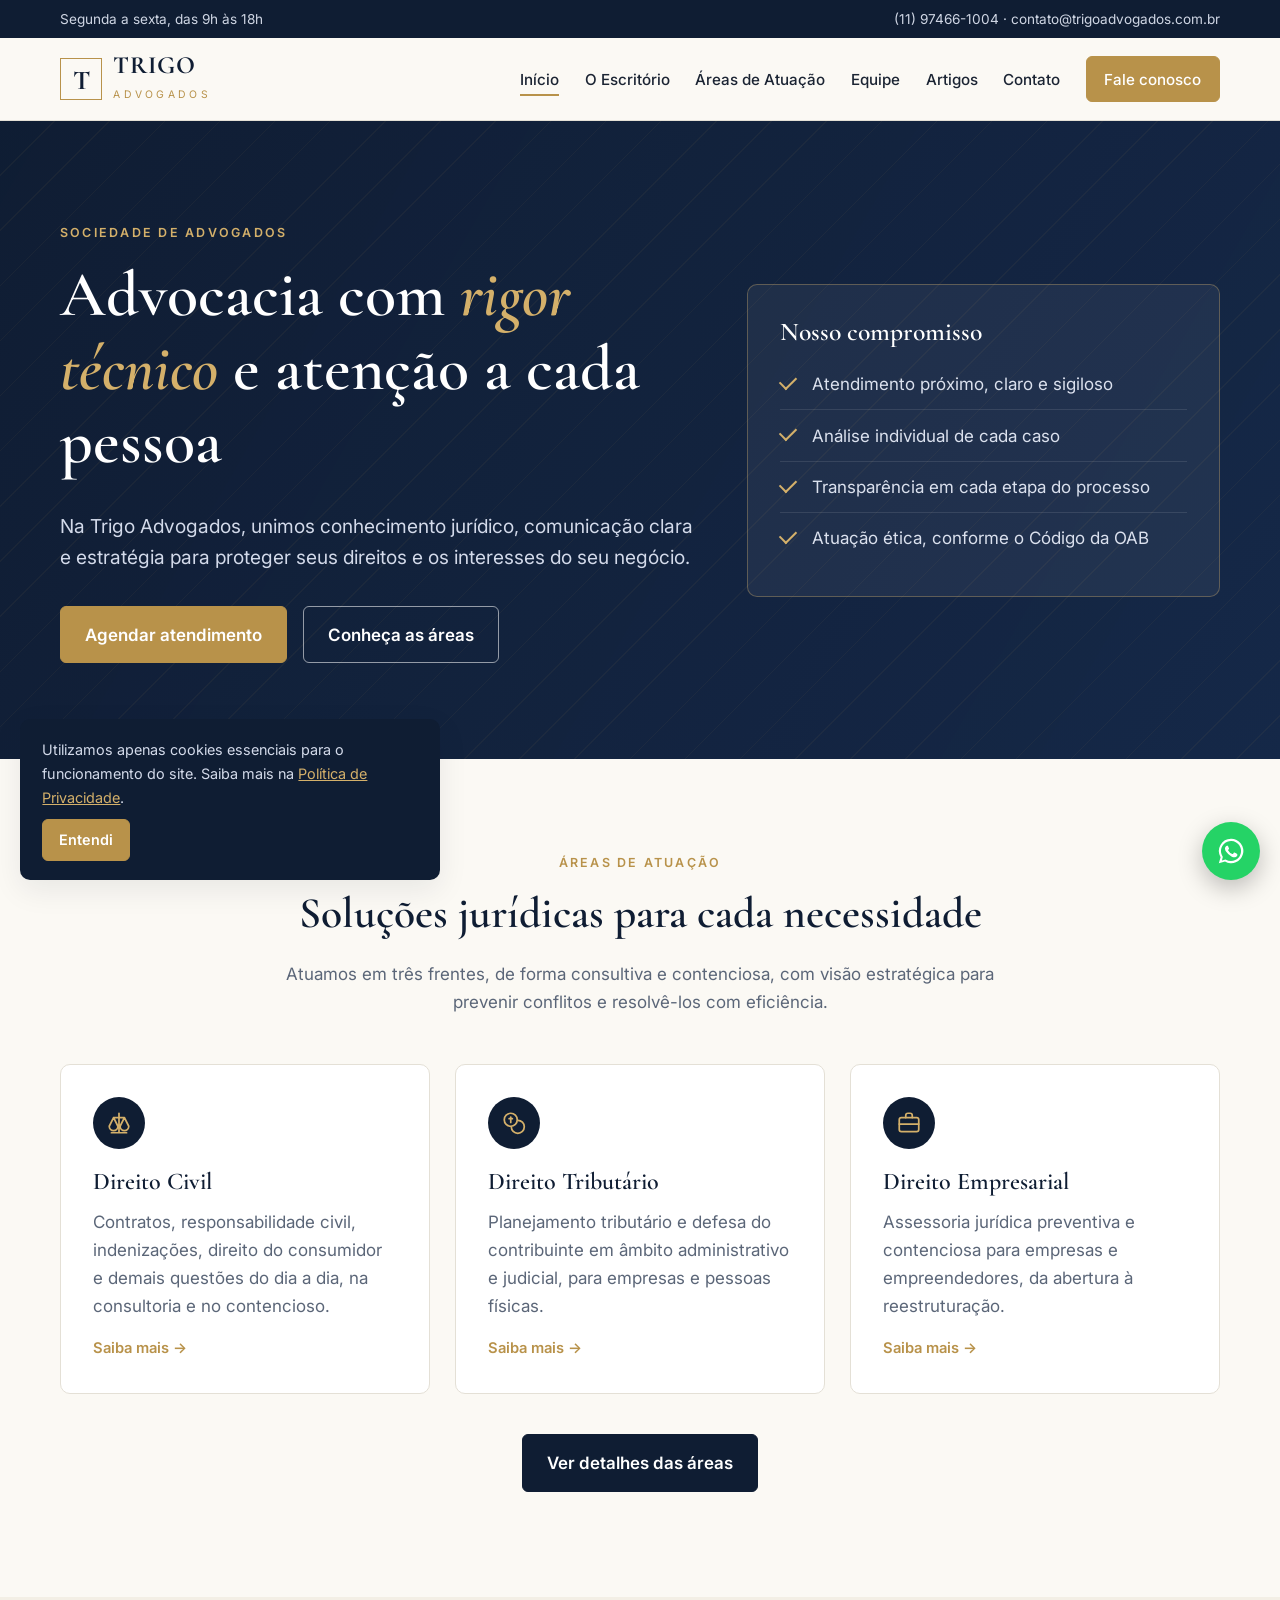
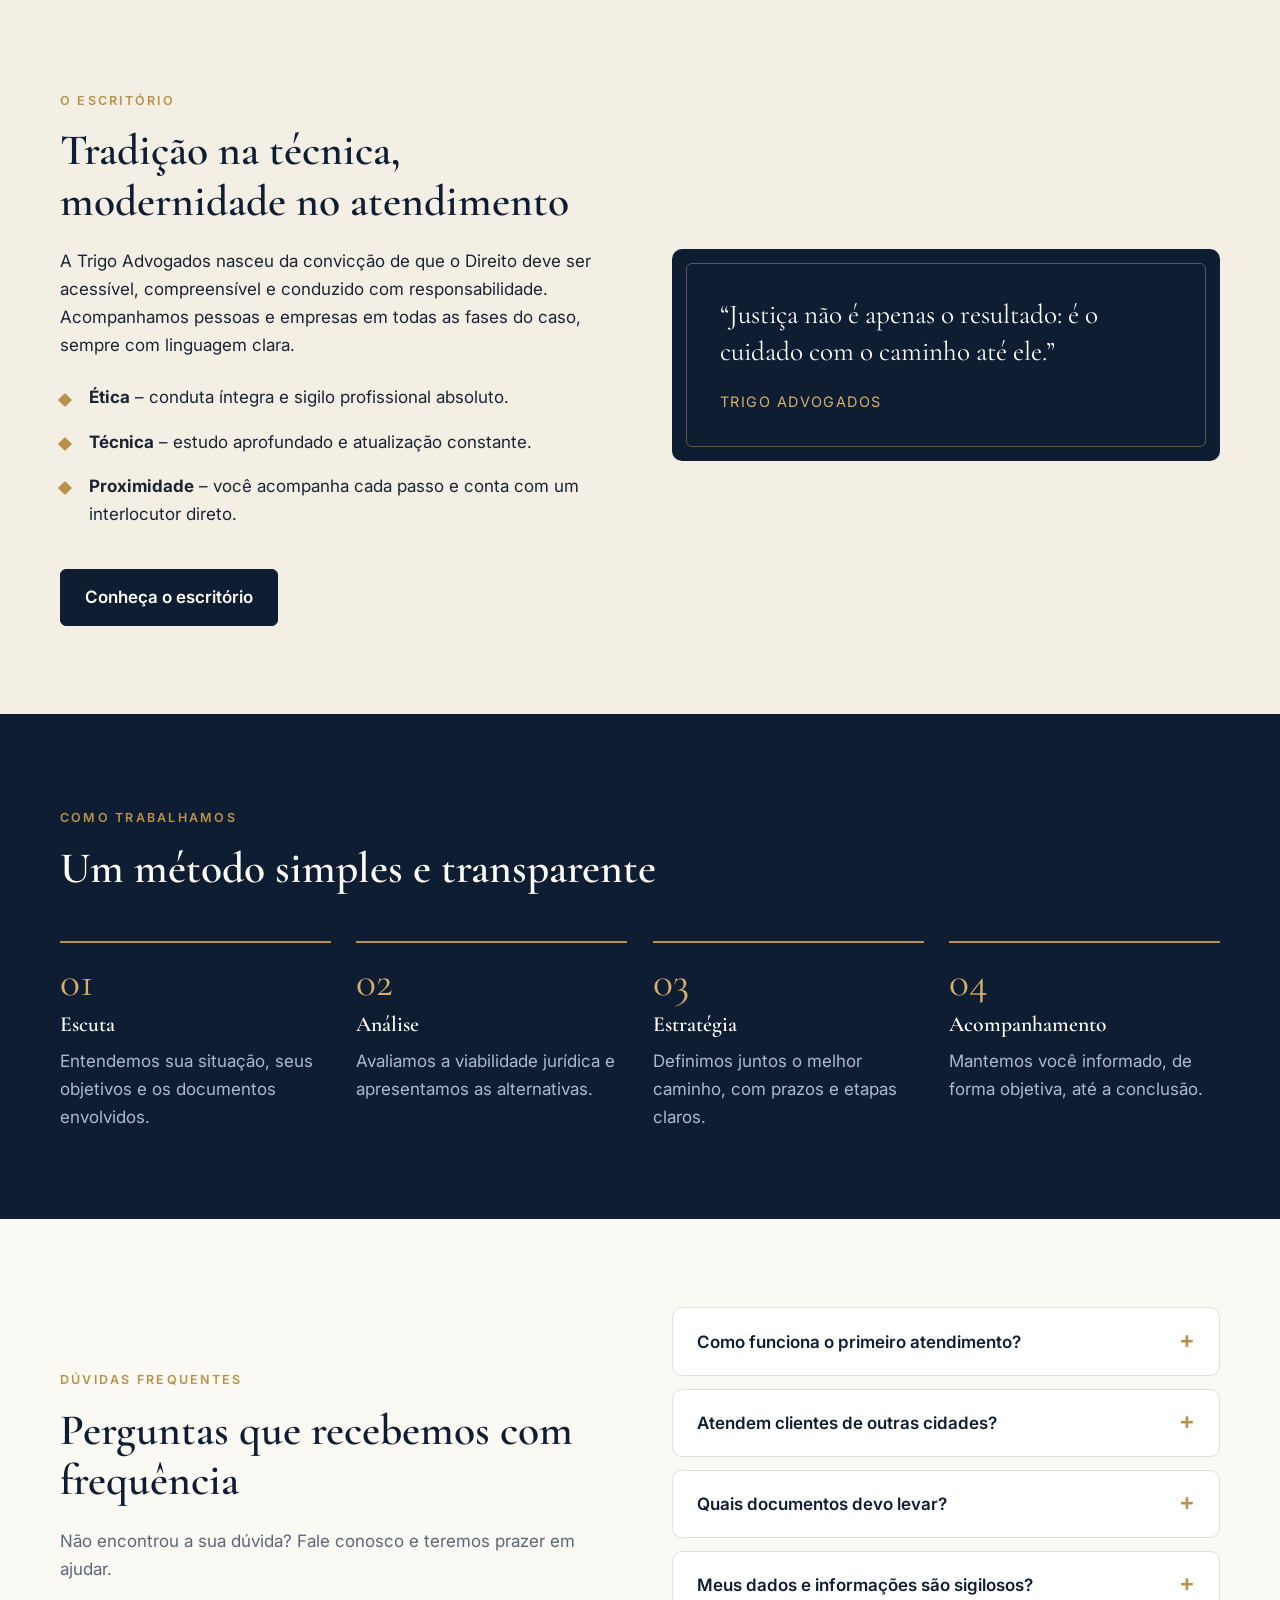
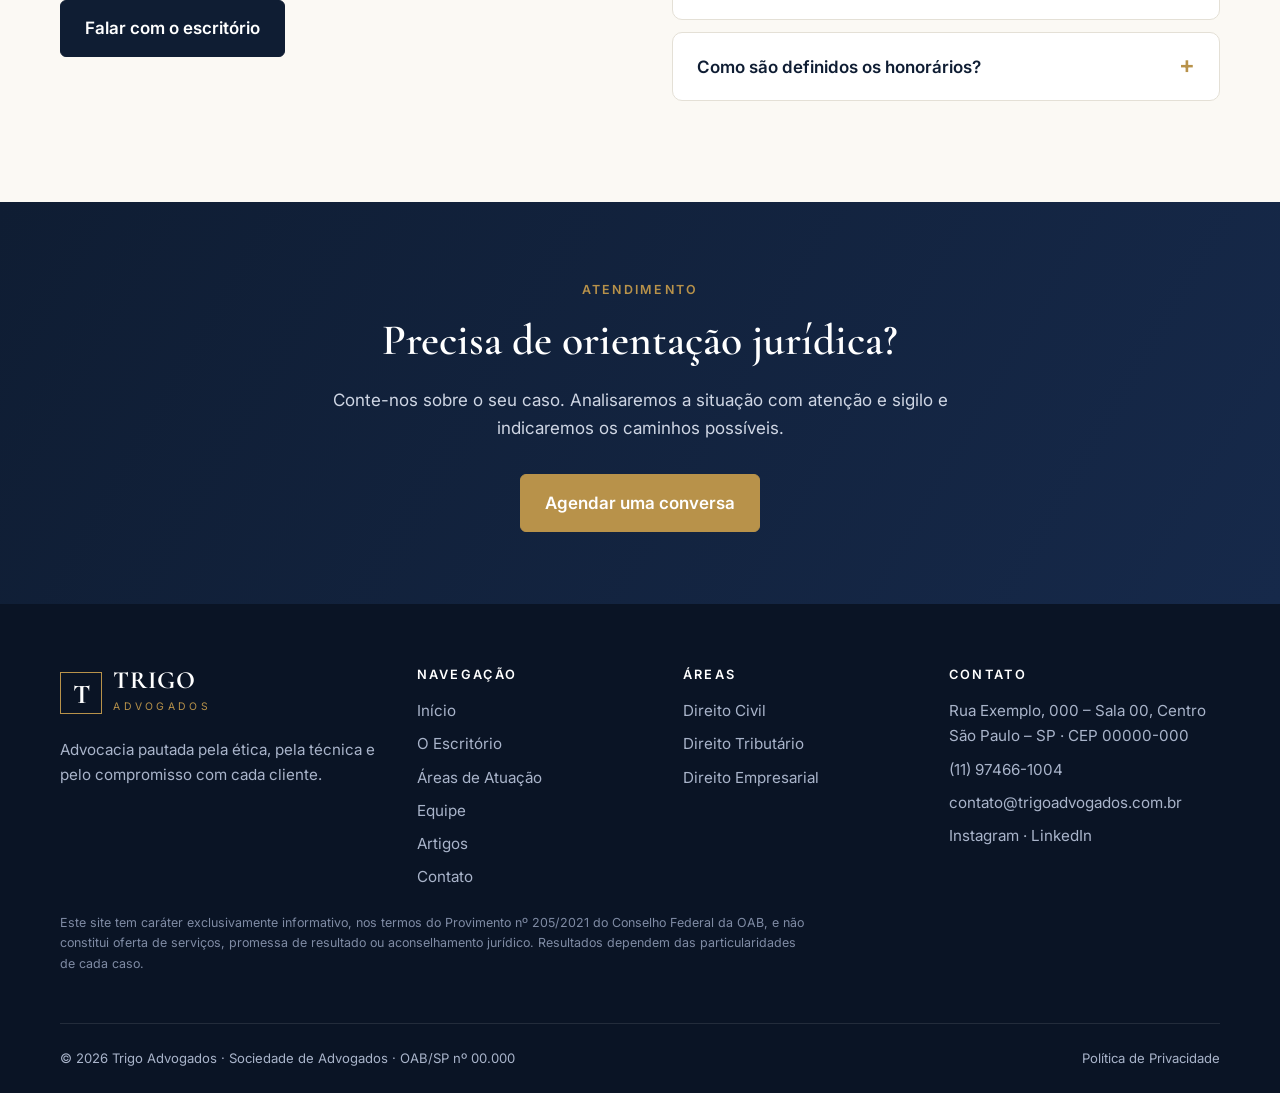
==== commit 8bdbb753: "Restringe áreas de atuação a Cível, Tributário e Empresarial Co-Authored-By: Claude Sonnet 5.5 <nore" ====
--- a/index.html
+++ b/index.html
@@ -4,11 +4,11 @@
 <meta charset="utf-8">
 <meta name="viewport" content="width=device-width,initial-scale=1">
 <title>Trigo Advogados – Advocacia com rigor técnico e atenção a cada pessoa</title>
-<meta name="description" content="Trigo Advogados: sociedade de advogados com atuação em Direito Civil, Empresarial, Trabalhista, Família, Imobiliário, Tributário e Previdenciário.">
+<meta name="description" content="Trigo Advogados: sociedade de advogados com atuação em Direito Civil, Tributário e Empresarial.">
 <link rel="canonical" href="https://www.trigoadvogados.com.br/">
 <meta name="theme-color" content="#0f1d33">
 <meta property="og:type" content="website"><meta property="og:locale" content="pt_BR">
-<meta property="og:title" content="Trigo Advogados – Advocacia com rigor técnico e atenção a cada pessoa"><meta property="og:description" content="Trigo Advogados: sociedade de advogados com atuação em Direito Civil, Empresarial, Trabalhista, Família, Imobiliário, Tributário e Previdenciário."><meta property="og:url" content="https://www.trigoadvogados.com.br/">
+<meta property="og:title" content="Trigo Advogados – Advocacia com rigor técnico e atenção a cada pessoa"><meta property="og:description" content="Trigo Advogados: sociedade de advogados com atuação em Direito Civil, Tributário e Empresarial."><meta property="og:url" content="https://www.trigoadvogados.com.br/">
 <link rel="icon" href="assets/favicon.svg" type="image/svg+xml">
 <link rel="preconnect" href="https://fonts.googleapis.com"><link rel="preconnect" href="https://fonts.gstatic.com" crossorigin>
 <link href="https://fonts.googleapis.com/css2?family=Cormorant+Garamond:ital,wght@0,500;0,600;0,700;1,500&family=Inter:wght@400;500;600&display=swap" rel="stylesheet">
@@ -34,9 +34,9 @@
 </div></div>
 
 <section><div class="wrap"><div class="head center reveal"><span class="eyebrow">Áreas de atuação</span><h2>Soluções jurídicas para cada necessidade</h2>
-<p class="muted">Atuamos de forma consultiva e contenciosa, com visão estratégica para prevenir conflitos e resolvê-los com eficiência.</p></div>
-<div class="grid g3"><a class="card reveal" href="areas.html#civil"><div class="ico"><svg viewBox="0 0 24 24" aria-hidden="true"><path d="M12 3v18M5 21h14M7 7h10M7 7l-4 8a4 4 0 0 0 8 0zM17 7l-4 8a4 4 0 0 0 8 0z"/></svg></div><h3>Direito Civil</h3><p>Contratos, responsabilidade civil, indenizações e obrigações em geral.</p><span class="more">Saiba mais →</span></a><a class="card reveal" href="areas.html#empresarial"><div class="ico"><svg viewBox="0 0 24 24" aria-hidden="true"><rect x="3" y="7" width="18" height="13" rx="2"/><path d="M9 7V5a2 2 0 0 1 2-2h2a2 2 0 0 1 2 2v2M3 13h18"/></svg></div><h3>Direito Empresarial</h3><p>Assessoria jurídica preventiva e contenciosa para empresas e empreendedores.</p><span class="more">Saiba mais →</span></a><a class="card reveal" href="areas.html#trabalhista"><div class="ico"><svg viewBox="0 0 24 24" aria-hidden="true"><circle cx="9" cy="8" r="3.5"/><path d="M2.5 20a6.5 6.5 0 0 1 13 0M16 4.5a3.5 3.5 0 0 1 0 7M18 14.5a6.5 6.5 0 0 1 3.5 5.5"/></svg></div><h3>Direito Trabalhista</h3><p>Atuação para empregadores e empregados, na consultoria e no contencioso.</p><span class="more">Saiba mais →</span></a><a class="card reveal" href="areas.html#familia"><div class="ico"><svg viewBox="0 0 24 24" aria-hidden="true"><path d="M12 21s-8-5.2-8-11a4.5 4.5 0 0 1 8-2.8A4.5 4.5 0 0 1 20 10c0 5.8-8 11-8 11z"/></svg></div><h3>Família e Sucessões</h3><p>Atendimento sigiloso e humanizado nos momentos mais sensíveis.</p><span class="more">Saiba mais →</span></a><a class="card reveal" href="areas.html#imobiliario"><div class="ico"><svg viewBox="0 0 24 24" aria-hidden="true"><path d="M3 11l9-8 9 8M5 9.5V21h14V9.5M10 21v-6h4v6"/></svg></div><h3>Direito Imobiliário</h3><p>Segurança jurídica em compra, venda, locação e regularização de imóveis.</p><span class="more">Saiba mais →</span></a><a class="card reveal" href="areas.html#tributario"><div class="ico"><svg viewBox="0 0 24 24" aria-hidden="true"><circle cx="9" cy="9" r="6"/><path d="M15.5 9.5A6 6 0 1 1 9.5 15.5M9 6.5v5M7.5 8h3"/></svg></div><h3>Direito Tributário</h3><p>Planejamento tributário e defesa do contribuinte em âmbito administrativo e judicial.</p><span class="more">Saiba mais →</span></a></div>
-<p style="text-align:center;margin-top:2.5rem"><a class="btn dark" href="areas.html">Ver todas as áreas</a></p></div></section>
+<p class="muted">Atuamos em três frentes, de forma consultiva e contenciosa, com visão estratégica para prevenir conflitos e resolvê-los com eficiência.</p></div>
+<div class="grid g3"><a class="card reveal" href="areas.html#civil"><div class="ico"><svg viewBox="0 0 24 24" aria-hidden="true"><path d="M12 3v18M5 21h14M7 7h10M7 7l-4 8a4 4 0 0 0 8 0zM17 7l-4 8a4 4 0 0 0 8 0z"/></svg></div><h3>Direito Civil</h3><p>Contratos, responsabilidade civil, indenizações, direito do consumidor e demais questões do dia a dia, na consultoria e no contencioso.</p><span class="more">Saiba mais →</span></a><a class="card reveal" href="areas.html#tributario"><div class="ico"><svg viewBox="0 0 24 24" aria-hidden="true"><circle cx="9" cy="9" r="6"/><path d="M15.5 9.5A6 6 0 1 1 9.5 15.5M9 6.5v5M7.5 8h3"/></svg></div><h3>Direito Tributário</h3><p>Planejamento tributário e defesa do contribuinte em âmbito administrativo e judicial, para empresas e pessoas físicas.</p><span class="more">Saiba mais →</span></a><a class="card reveal" href="areas.html#empresarial"><div class="ico"><svg viewBox="0 0 24 24" aria-hidden="true"><rect x="3" y="7" width="18" height="13" rx="2"/><path d="M9 7V5a2 2 0 0 1 2-2h2a2 2 0 0 1 2 2v2M3 13h18"/></svg></div><h3>Direito Empresarial</h3><p>Assessoria jurídica preventiva e contenciosa para empresas e empreendedores, da abertura à reestruturação.</p><span class="more">Saiba mais →</span></a></div>
+<p style="text-align:center;margin-top:2.5rem"><a class="btn dark" href="areas.html">Ver detalhes das áreas</a></p></div></section>
 
 <section class="alt"><div class="wrap split">
 <div class="reveal"><span class="eyebrow">O escritório</span><h2>Tradição na técnica, modernidade no atendimento</h2>
@@ -71,7 +71,7 @@
 <div><a class="brand" href="index.html"><span class="mark">T</span><span><b>TRIGO</b><small>Advogados</small></span></a>
 <p style="margin-top:1.2rem">Advocacia pautada pela ética, pela técnica e pelo compromisso com cada cliente.</p></div>
 <div><h4>Navegação</h4><ul><li><a href="index.html">Início</a></li><li><a href="sobre.html">O Escritório</a></li><li><a href="areas.html">Áreas de Atuação</a></li><li><a href="equipe.html">Equipe</a></li><li><a href="artigos.html">Artigos</a></li><li><a href="contato.html">Contato</a></li></ul></div>
-<div><h4>Áreas</h4><ul><li><a href="areas.html#civil">Direito Civil</a></li><li><a href="areas.html#empresarial">Direito Empresarial</a></li><li><a href="areas.html#trabalhista">Direito Trabalhista</a></li><li><a href="areas.html#familia">Família e Sucessões</a></li><li><a href="areas.html#imobiliario">Direito Imobiliário</a></li><li><a href="areas.html#tributario">Direito Tributário</a></li></ul></div>
+<div><h4>Áreas</h4><ul><li><a href="areas.html#civil">Direito Civil</a></li><li><a href="areas.html#tributario">Direito Tributário</a></li><li><a href="areas.html#empresarial">Direito Empresarial</a></li></ul></div>
 <div><h4>Contato</h4><ul>
 <li>Rua Exemplo, 000 – Sala 00, Centro<br>São Paulo – SP · CEP 00000-000</li>
 <li><a href="tel:+5511974661004">(11) 97466-1004</a></li>
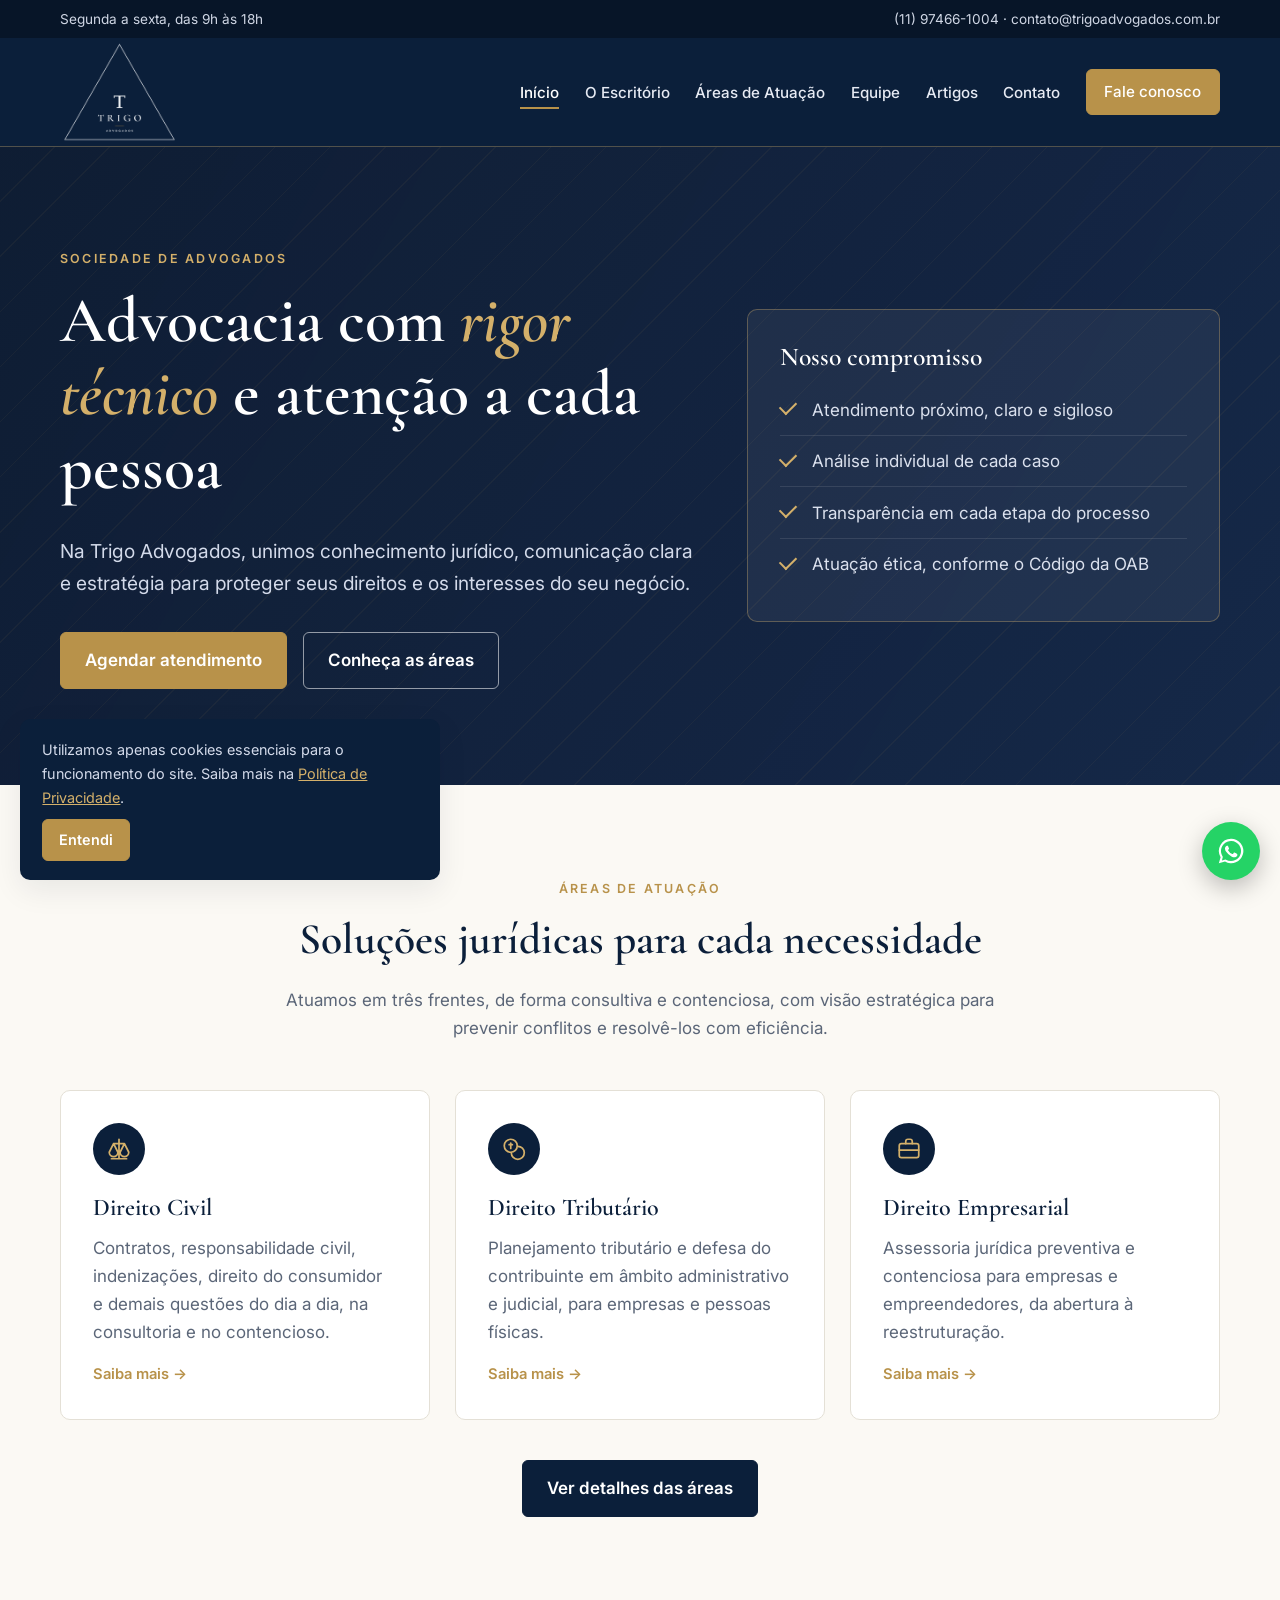
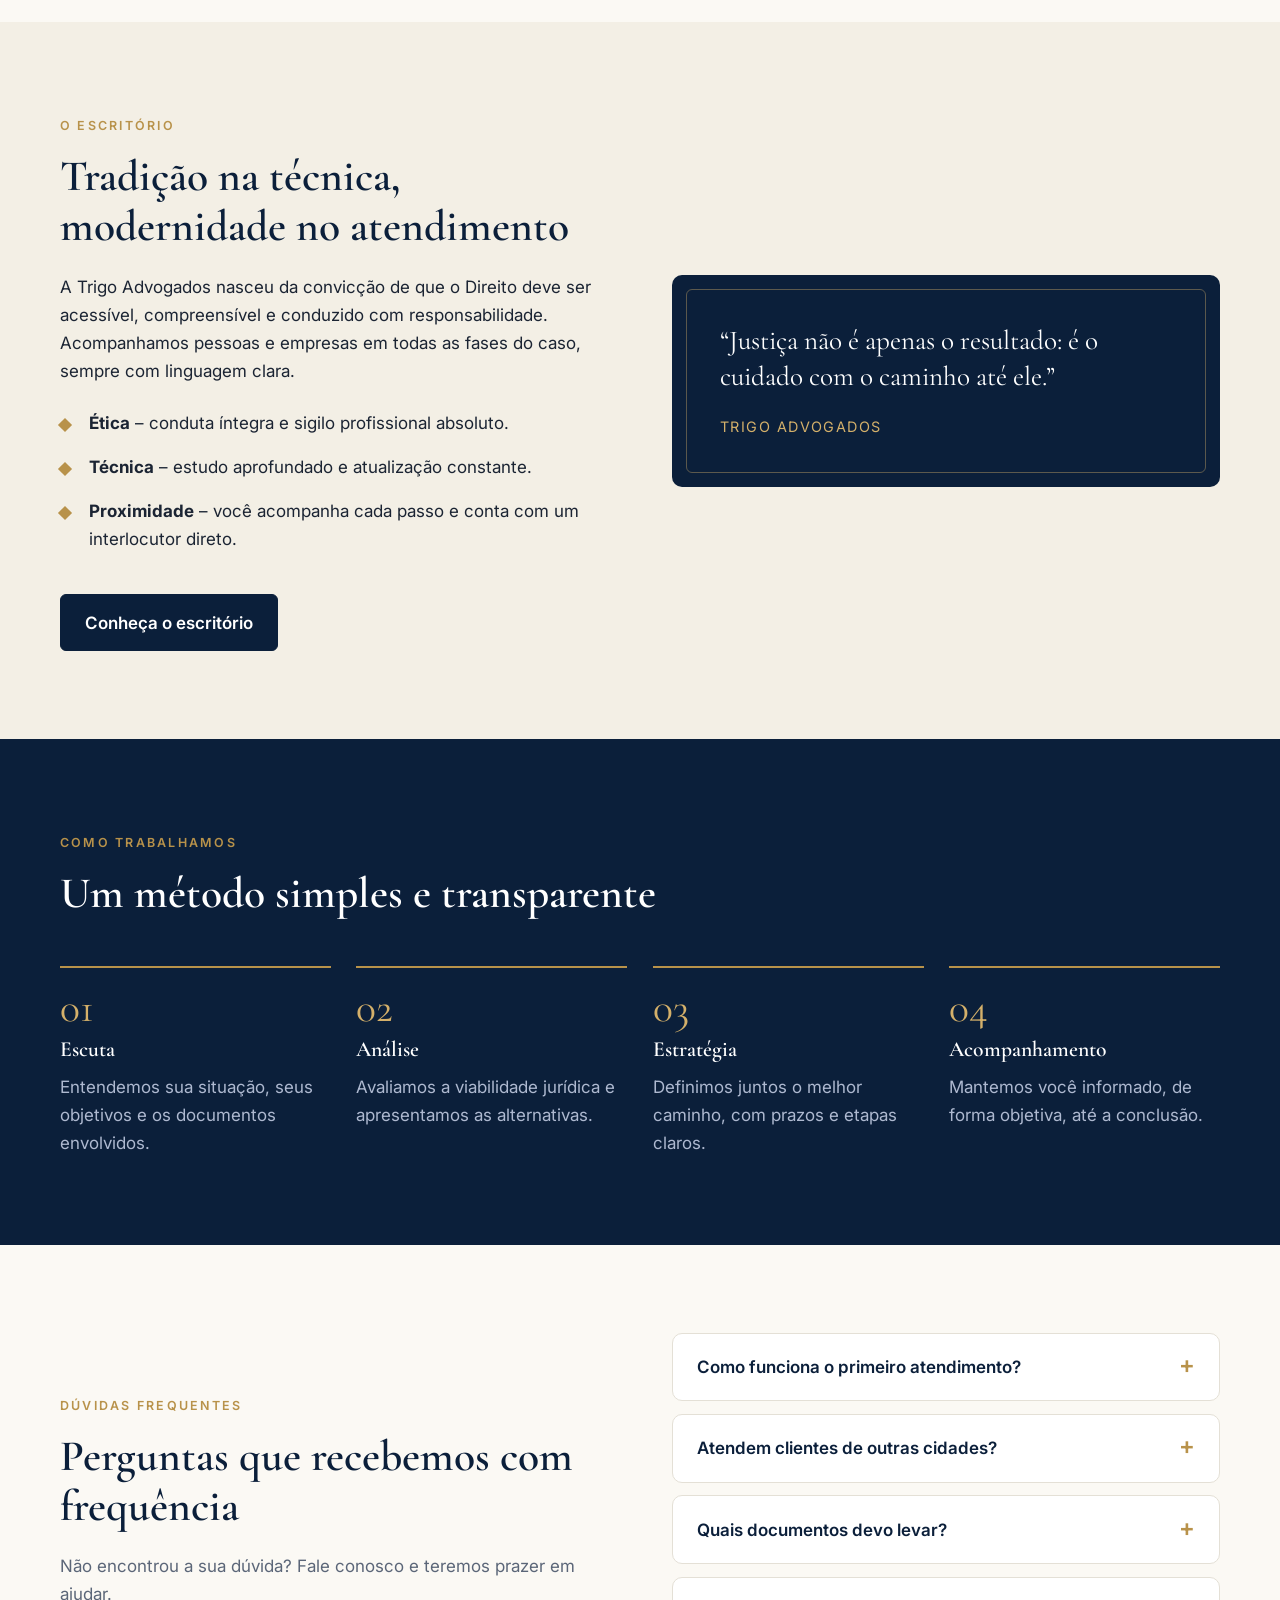
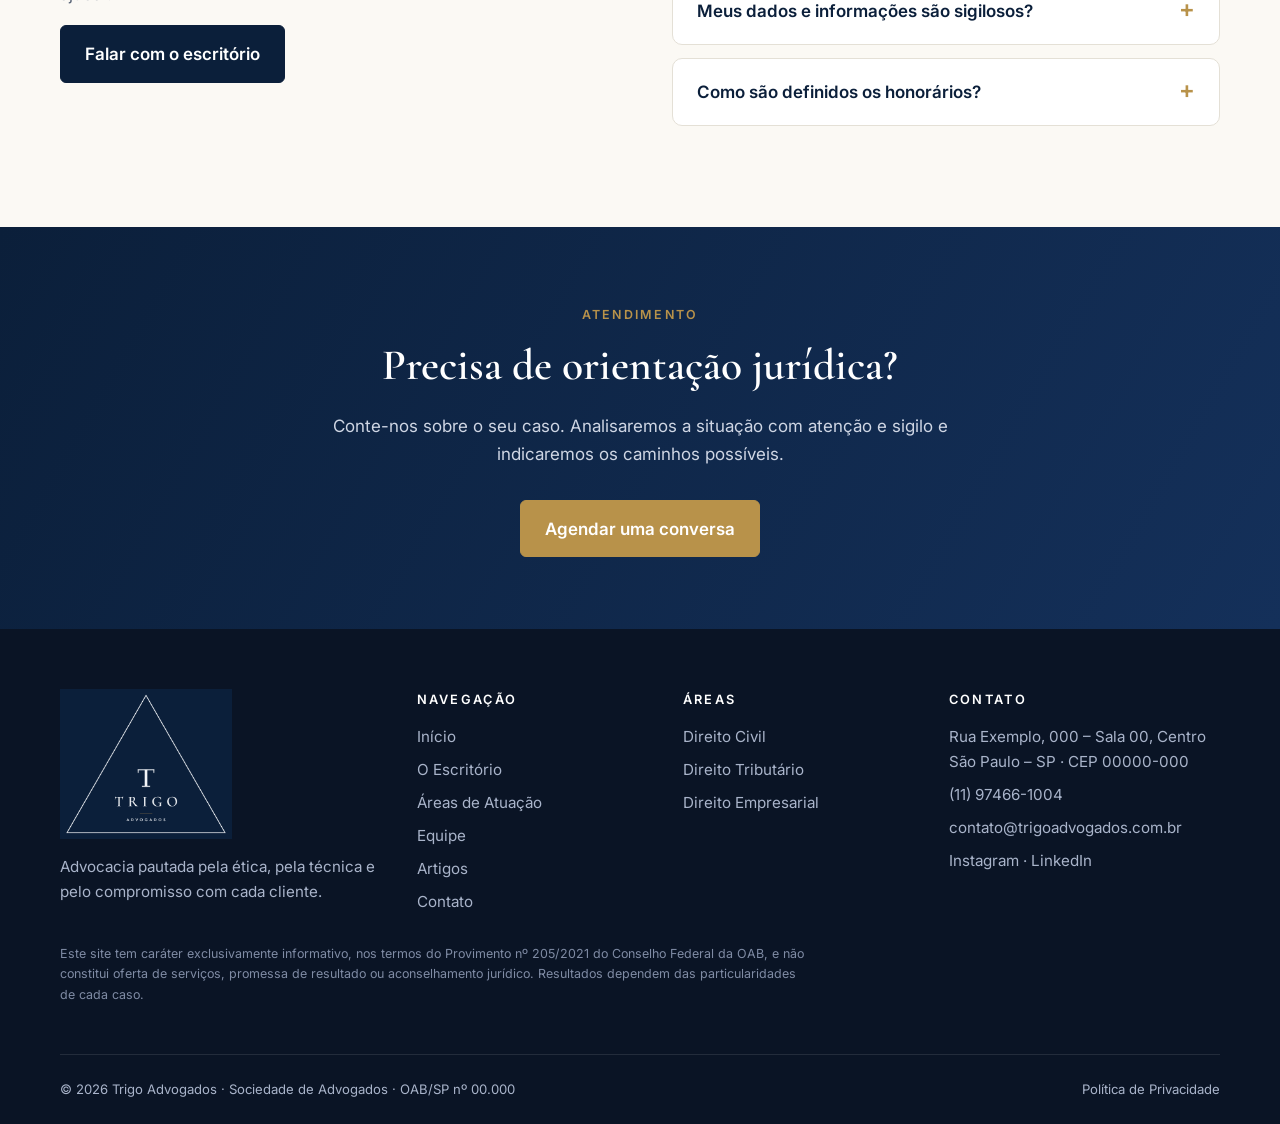
==== commit 0ae15abb: "Aplica o logotipo da Trigo Advogados no site Co-Authored-By: Claude Sonnet 5.5 <noreply@anthropic.co" ====
--- a/index.html
+++ b/index.html
@@ -6,10 +6,10 @@
 <title>Trigo Advogados – Advocacia com rigor técnico e atenção a cada pessoa</title>
 <meta name="description" content="Trigo Advogados: sociedade de advogados com atuação em Direito Civil, Tributário e Empresarial.">
 <link rel="canonical" href="https://www.trigoadvogados.com.br/">
-<meta name="theme-color" content="#0f1d33">
+<meta name="theme-color" content="#0b1f3a">
 <meta property="og:type" content="website"><meta property="og:locale" content="pt_BR">
-<meta property="og:title" content="Trigo Advogados – Advocacia com rigor técnico e atenção a cada pessoa"><meta property="og:description" content="Trigo Advogados: sociedade de advogados com atuação em Direito Civil, Tributário e Empresarial."><meta property="og:url" content="https://www.trigoadvogados.com.br/">
-<link rel="icon" href="assets/favicon.svg" type="image/svg+xml">
+<meta property="og:title" content="Trigo Advogados – Advocacia com rigor técnico e atenção a cada pessoa"><meta property="og:description" content="Trigo Advogados: sociedade de advogados com atuação em Direito Civil, Tributário e Empresarial."><meta property="og:url" content="https://www.trigoadvogados.com.br/"><meta property="og:image" content="https://www.trigoadvogados.com.br/assets/logo.png">
+<link rel="icon" href="assets/favicon.png" type="image/png"><link rel="apple-touch-icon" href="assets/favicon.png">
 <link rel="preconnect" href="https://fonts.googleapis.com"><link rel="preconnect" href="https://fonts.gstatic.com" crossorigin>
 <link href="https://fonts.googleapis.com/css2?family=Cormorant+Garamond:ital,wght@0,500;0,600;0,700;1,500&family=Inter:wght@400;500;600&display=swap" rel="stylesheet">
 <link rel="stylesheet" href="assets/style.css">
@@ -19,7 +19,7 @@
 <a class="skip" href="#main">Pular para o conteúdo</a>
 <div class="topbar"><div class="wrap"><span>Segunda a sexta, das 9h às 18h</span><span><a href="tel:+5511974661004">(11) 97466-1004</a> · <a href="mailto:contato@trigoadvogados.com.br">contato@trigoadvogados.com.br</a></span></div></div>
 <header class="site"><div class="wrap nav">
-<a class="brand" href="index.html" aria-label="Trigo Advogados – página inicial"><span class="mark">T</span><span><b>TRIGO</b><small>Advogados</small></span></a>
+<a class="brand" href="index.html" aria-label="Trigo Advogados – página inicial"><img src="assets/logo.png" alt="Trigo Advogados" width="540" height="470"></a>
 <button class="burger" aria-label="Abrir menu" aria-expanded="false"><span></span><span></span><span></span></button>
 <ul class="menu"><li><a href="index.html" aria-current="page">Início</a></li><li><a href="sobre.html">O Escritório</a></li><li><a href="areas.html">Áreas de Atuação</a></li><li><a href="equipe.html">Equipe</a></li><li><a href="artigos.html">Artigos</a></li><li><a href="contato.html">Contato</a></li><li><a class="btn" href="contato.html">Fale conosco</a></li></ul>
 </div></header>
@@ -68,7 +68,7 @@
 </main>
 <footer class="site"><div class="wrap">
 <div class="fgrid">
-<div><a class="brand" href="index.html"><span class="mark">T</span><span><b>TRIGO</b><small>Advogados</small></span></a>
+<div><a class="brand footlogo" href="index.html" aria-label="Trigo Advogados – página inicial"><img src="assets/logo.png" alt="Trigo Advogados" width="540" height="470" loading="lazy"></a>
 <p style="margin-top:1.2rem">Advocacia pautada pela ética, pela técnica e pelo compromisso com cada cliente.</p></div>
 <div><h4>Navegação</h4><ul><li><a href="index.html">Início</a></li><li><a href="sobre.html">O Escritório</a></li><li><a href="areas.html">Áreas de Atuação</a></li><li><a href="equipe.html">Equipe</a></li><li><a href="artigos.html">Artigos</a></li><li><a href="contato.html">Contato</a></li></ul></div>
 <div><h4>Áreas</h4><ul><li><a href="areas.html#civil">Direito Civil</a></li><li><a href="areas.html#tributario">Direito Tributário</a></li><li><a href="areas.html#empresarial">Direito Empresarial</a></li></ul></div>
--- a/assets/style.css
+++ b/assets/style.css
@@ -1,4 +1,4 @@
-:root{--navy:#0f1d33;--navy-2:#16294a;--gold:#b8924a;--gold-2:#d4b06a;--ink:#1b2433;--muted:#5b6678;--line:#e4e0d6;--bg:#fbf9f4;--card:#fff;--radius:10px;--shadow:0 10px 30px rgba(15,29,51,.08);--serif:"Cormorant Garamond",Georgia,"Times New Roman",serif;--sans:"Inter",system-ui,-apple-system,"Segoe UI",Roboto,sans-serif}
+:root{--navy:#0b1f3a;--navy-2:#14305a;--gold:#b8924a;--gold-2:#d4b06a;--ink:#1b2433;--muted:#5b6678;--line:#e4e0d6;--bg:#fbf9f4;--card:#fff;--radius:10px;--shadow:0 10px 30px rgba(15,29,51,.08);--serif:"Cormorant Garamond",Georgia,"Times New Roman",serif;--sans:"Inter",system-ui,-apple-system,"Segoe UI",Roboto,sans-serif}
 *{box-sizing:border-box}html{scroll-behavior:smooth}
 body{margin:0;font-family:var(--sans);color:var(--ink);background:var(--bg);line-height:1.65;font-size:17px}
 img,svg{max-width:100%;display:block}a{color:inherit}
@@ -110,3 +110,13 @@
 @media(prefers-reduced-motion:reduce){*{transition:none!important;scroll-behavior:auto!important}.reveal{opacity:1;transform:none}}
 .prose{max-width:760px}.prose h2{font-size:1.9rem;margin-top:2.2rem}.prose li{margin-bottom:.4rem}
 @media print{.topbar,header.site,.wa,.cookie,.band,footer{display:none}}
+
+/* logo no cabeçalho escuro */
+.topbar{background:#071528}
+header.site{background:var(--navy);border-bottom:1px solid rgba(212,176,106,.35)}
+.brand img{height:104px;width:auto;margin:-4px 0}
+.nav{padding:.35rem 0}
+.menu a{color:#e6eaf3}.menu a:hover,.menu a[aria-current=page]{color:#fff}
+.burger span{background:#fff}
+@media(max-width:900px){.menu{background:var(--navy);border-bottom:1px solid rgba(212,176,106,.35)}.menu li a{border-bottom-color:rgba(255,255,255,.12)}.brand img{height:84px}}
+footer .brand.footlogo img{height:150px}
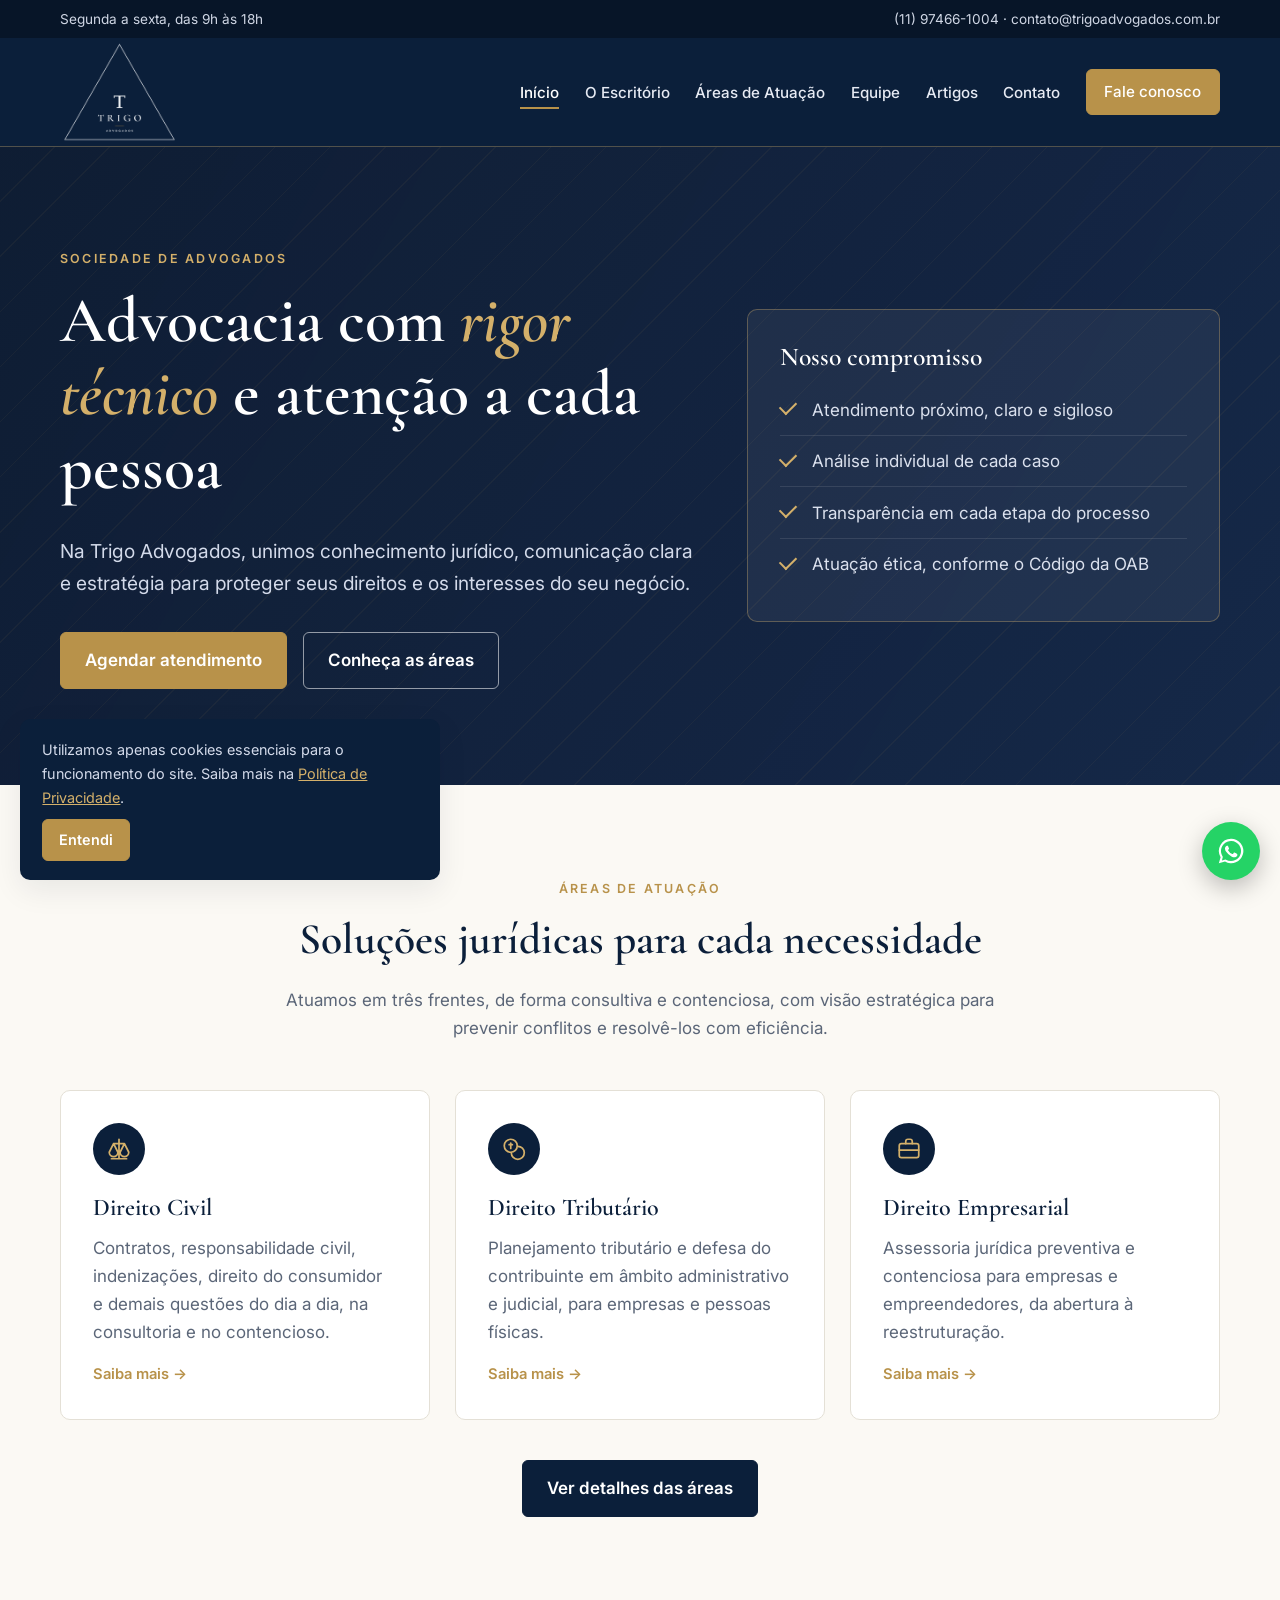
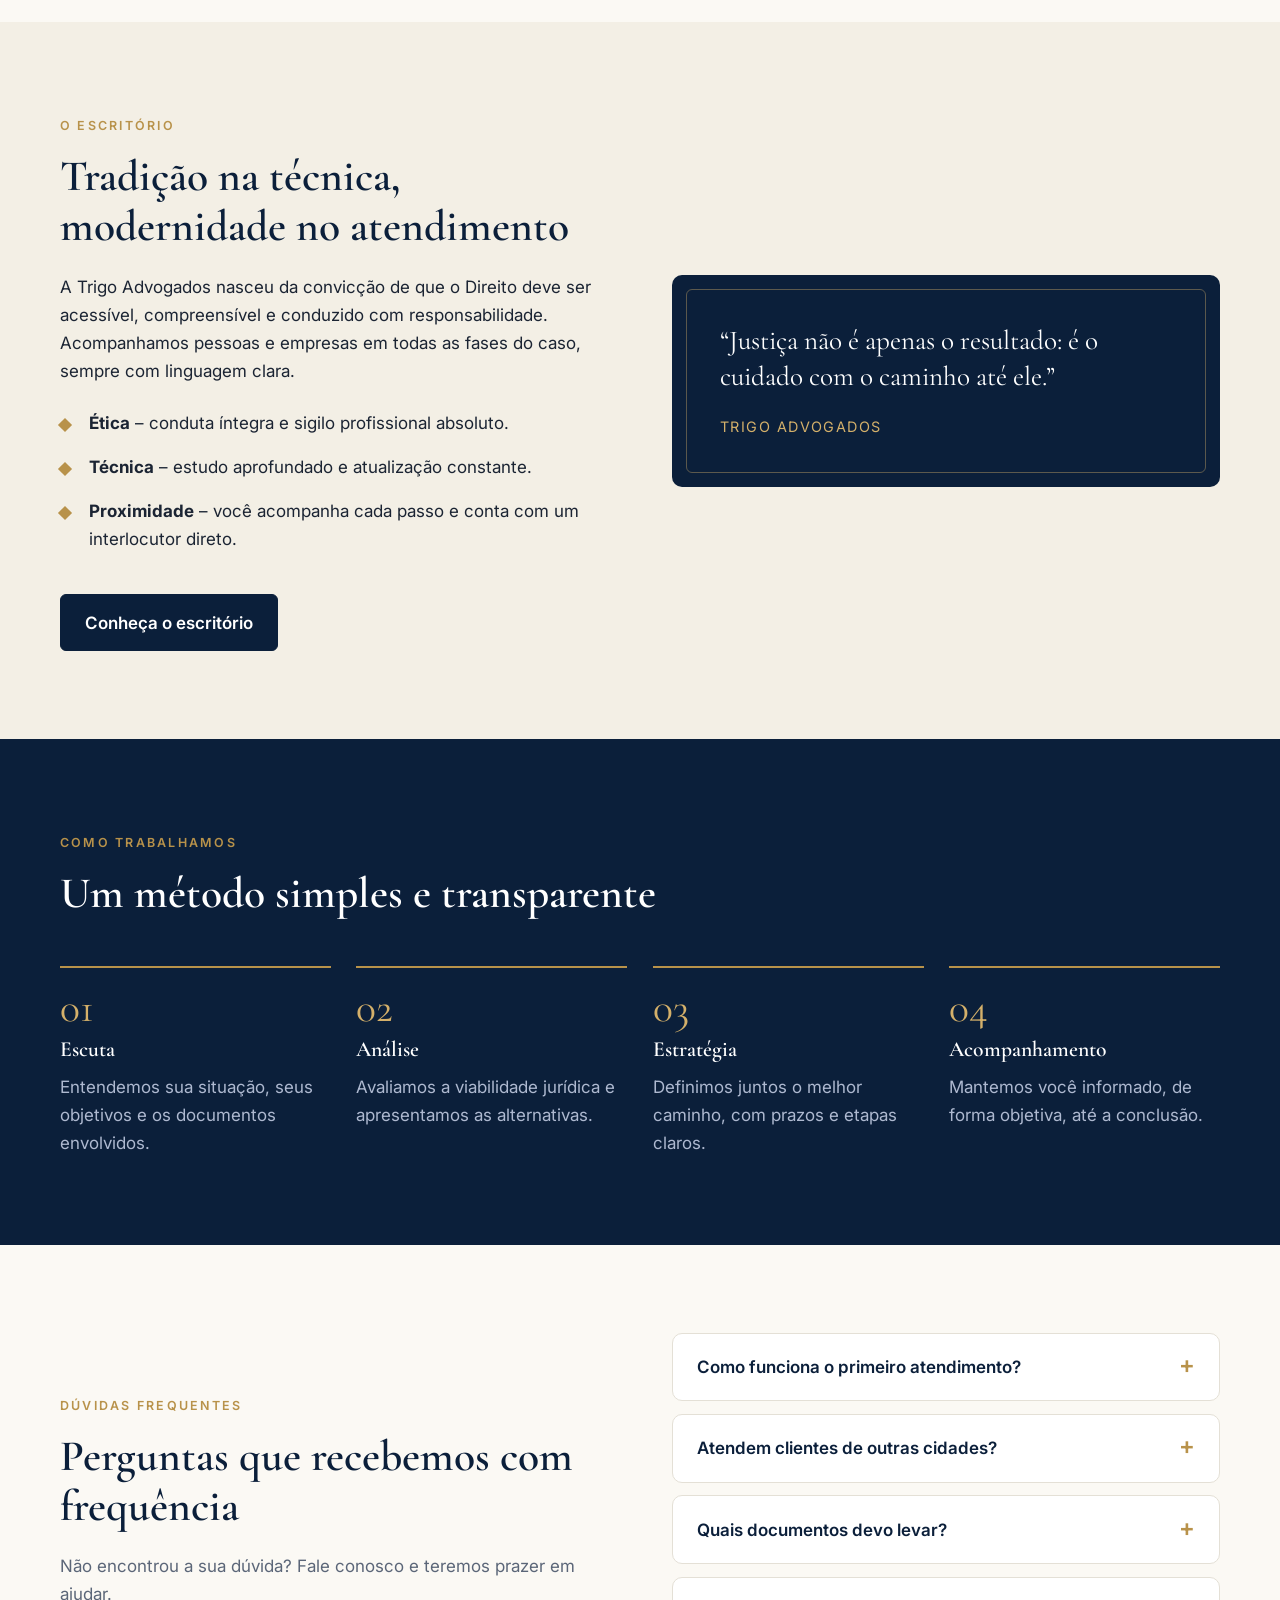
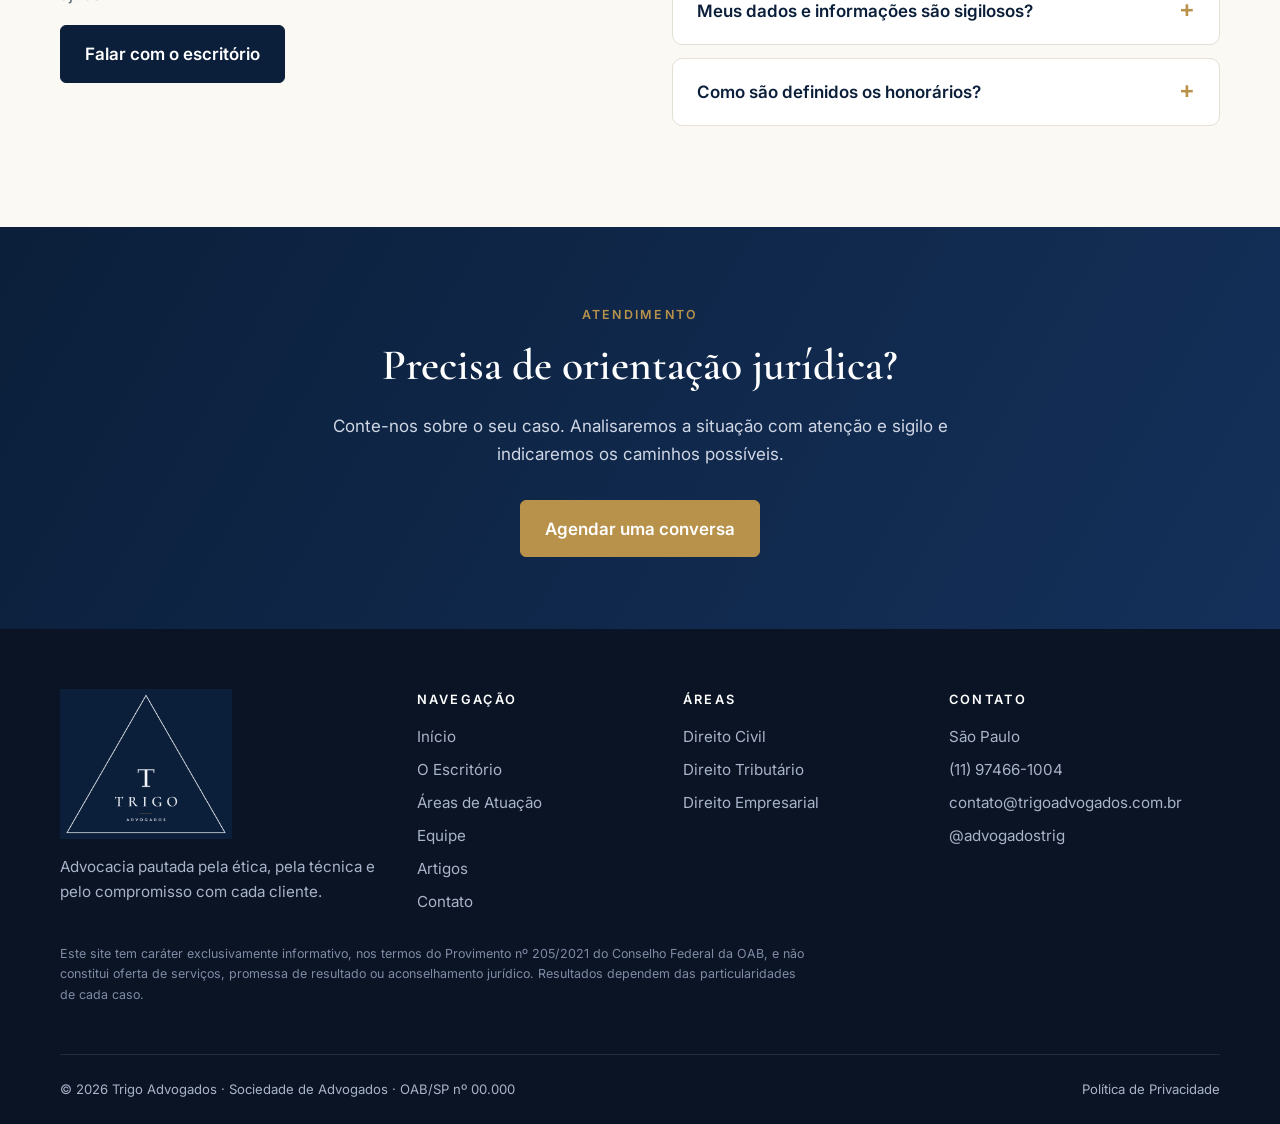
==== commit 1be4a1d3: "Endereço apenas São Paulo e Instagram @advogadostrig Co-Authored-By: Claude Sonnet 5.5 <noreply@anth" ====
--- a/index.html
+++ b/index.html
@@ -13,7 +13,7 @@
 <link rel="preconnect" href="https://fonts.googleapis.com"><link rel="preconnect" href="https://fonts.gstatic.com" crossorigin>
 <link href="https://fonts.googleapis.com/css2?family=Cormorant+Garamond:ital,wght@0,500;0,600;0,700;1,500&family=Inter:wght@400;500;600&display=swap" rel="stylesheet">
 <link rel="stylesheet" href="assets/style.css">
-<script type="application/ld+json">{"@context":"https://schema.org","@type":"LegalService","name":"Trigo Advogados","url":"https://www.trigoadvogados.com.br","telephone":"+5511974661004","email":"contato@trigoadvogados.com.br","address":{"@type":"PostalAddress","streetAddress":"Rua Exemplo, 000 – Sala 00, Centro","addressLocality":"São Paulo – SP","postalCode":"00000-000","addressCountry":"BR"},"openingHours":"Mo-Fr 09:00-18:00","areaServed":"BR"}</script>
+<script type="application/ld+json">{"@context":"https://schema.org","@type":"LegalService","name":"Trigo Advogados","url":"https://www.trigoadvogados.com.br","telephone":"+5511974661004","email":"contato@trigoadvogados.com.br","address":{"@type":"PostalAddress","addressLocality":"São Paulo","addressCountry":"BR"},"openingHours":"Mo-Fr 09:00-18:00","areaServed":"BR"}</script>
 </head>
 <body>
 <a class="skip" href="#main">Pular para o conteúdo</a>
@@ -73,10 +73,10 @@
 <div><h4>Navegação</h4><ul><li><a href="index.html">Início</a></li><li><a href="sobre.html">O Escritório</a></li><li><a href="areas.html">Áreas de Atuação</a></li><li><a href="equipe.html">Equipe</a></li><li><a href="artigos.html">Artigos</a></li><li><a href="contato.html">Contato</a></li></ul></div>
 <div><h4>Áreas</h4><ul><li><a href="areas.html#civil">Direito Civil</a></li><li><a href="areas.html#tributario">Direito Tributário</a></li><li><a href="areas.html#empresarial">Direito Empresarial</a></li></ul></div>
 <div><h4>Contato</h4><ul>
-<li>Rua Exemplo, 000 – Sala 00, Centro<br>São Paulo – SP · CEP 00000-000</li>
+<li>São Paulo</li>
 <li><a href="tel:+5511974661004">(11) 97466-1004</a></li>
 <li><a href="mailto:contato@trigoadvogados.com.br">contato@trigoadvogados.com.br</a></li>
-<li><a href="https://instagram.com/" rel="noopener" target="_blank">Instagram</a> · <a href="https://linkedin.com/" rel="noopener" target="_blank">LinkedIn</a></li></ul></div>
+<li><a href="https://instagram.com/advogadostrig" rel="noopener" target="_blank">@advogadostrig</a></li></ul></div>
 </div>
 <p class="oab-note">Este site tem caráter exclusivamente informativo, nos termos do Provimento nº 205/2021 do Conselho Federal da OAB, e não constitui oferta de serviços, promessa de resultado ou aconselhamento jurídico. Resultados dependem das particularidades de cada caso.</p>
 <div class="legal"><span>© <span id="y">2026</span> Trigo Advogados · Sociedade de Advogados · OAB/SP nº 00.000</span><span><a href="privacidade.html">Política de Privacidade</a></span></div>
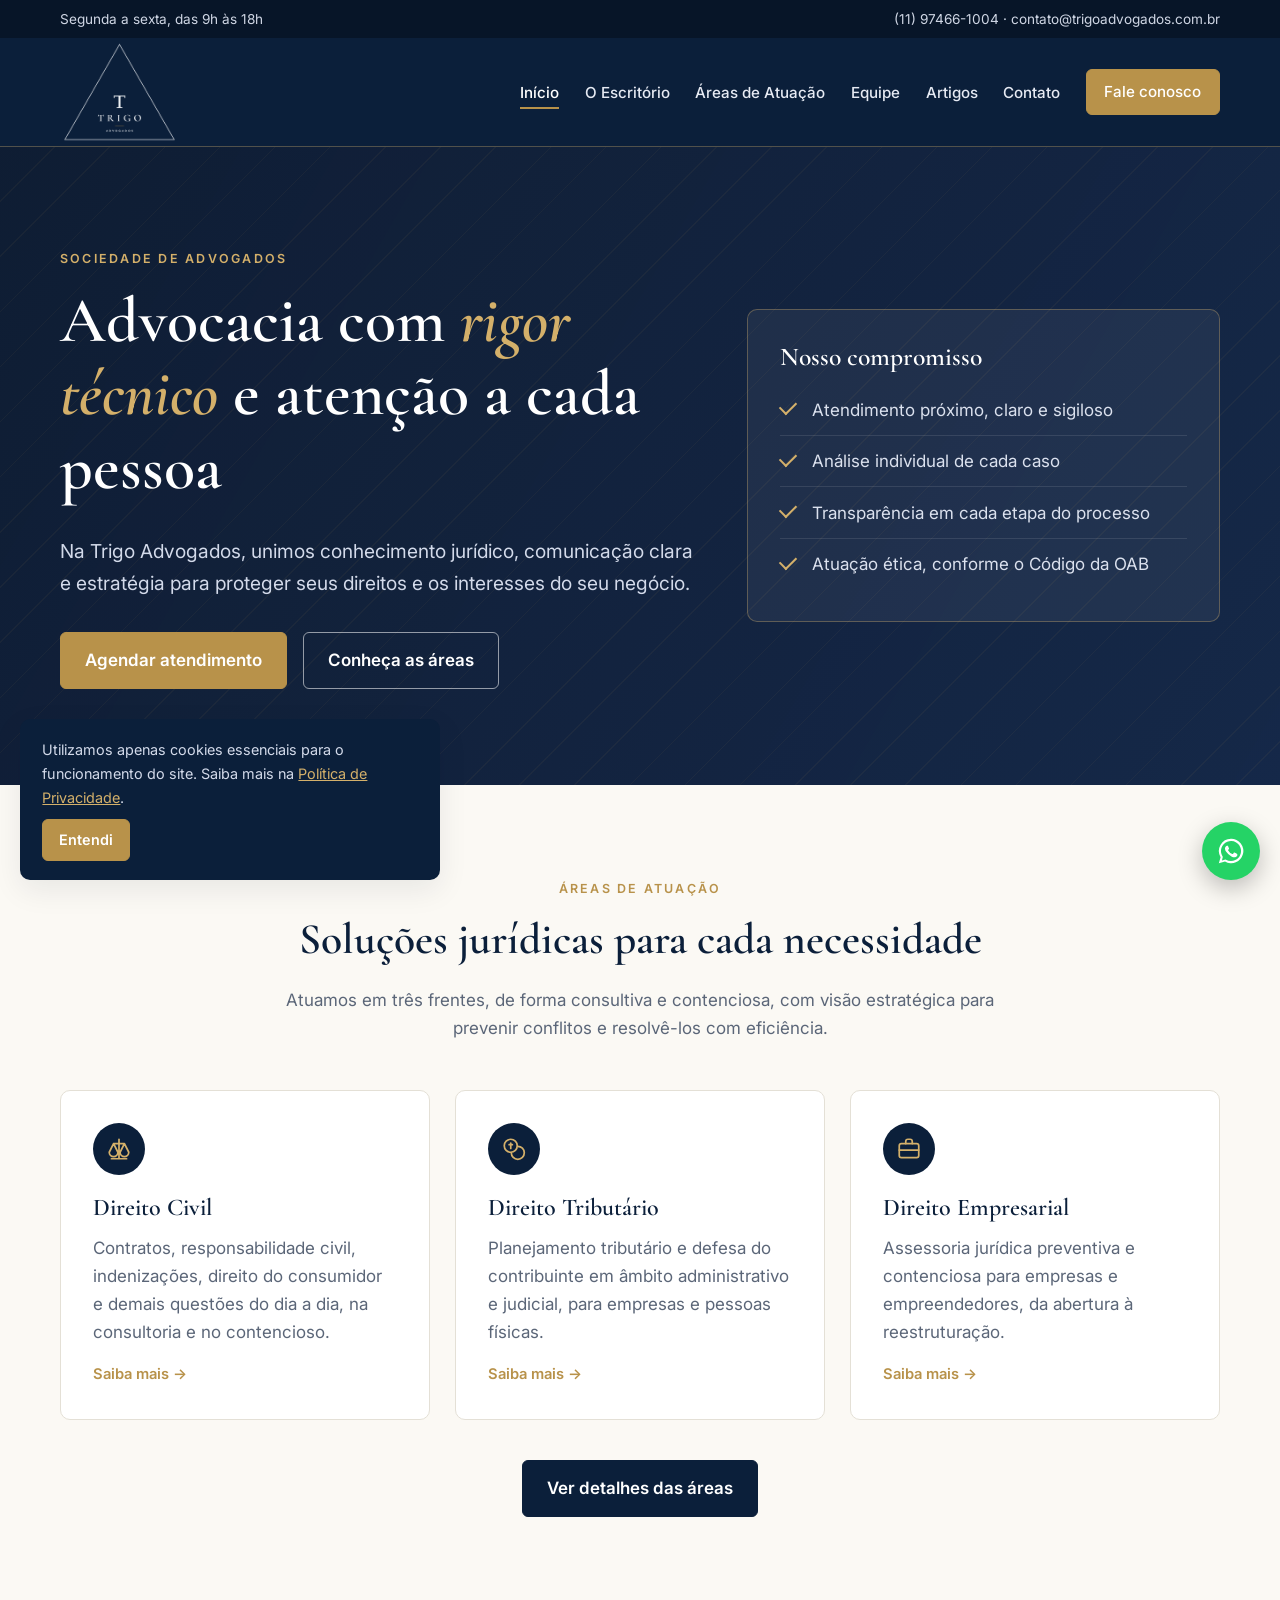
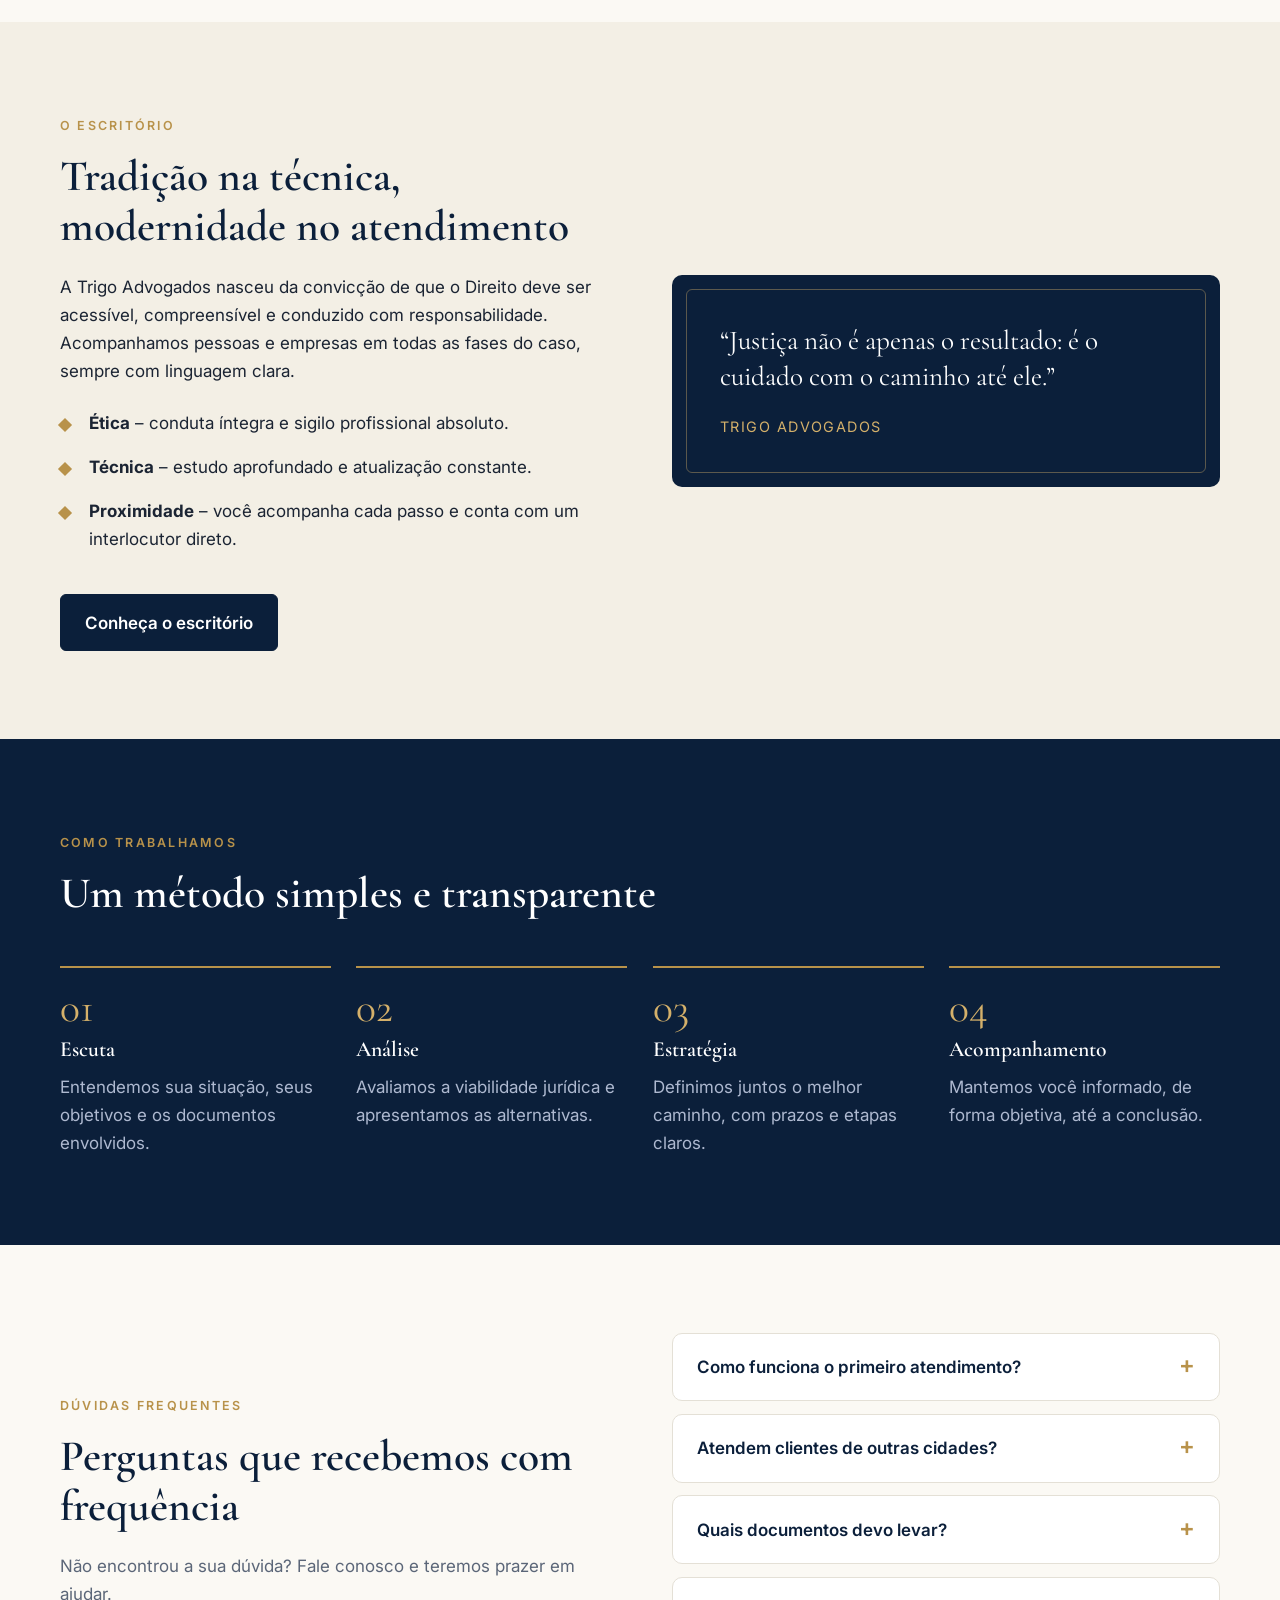
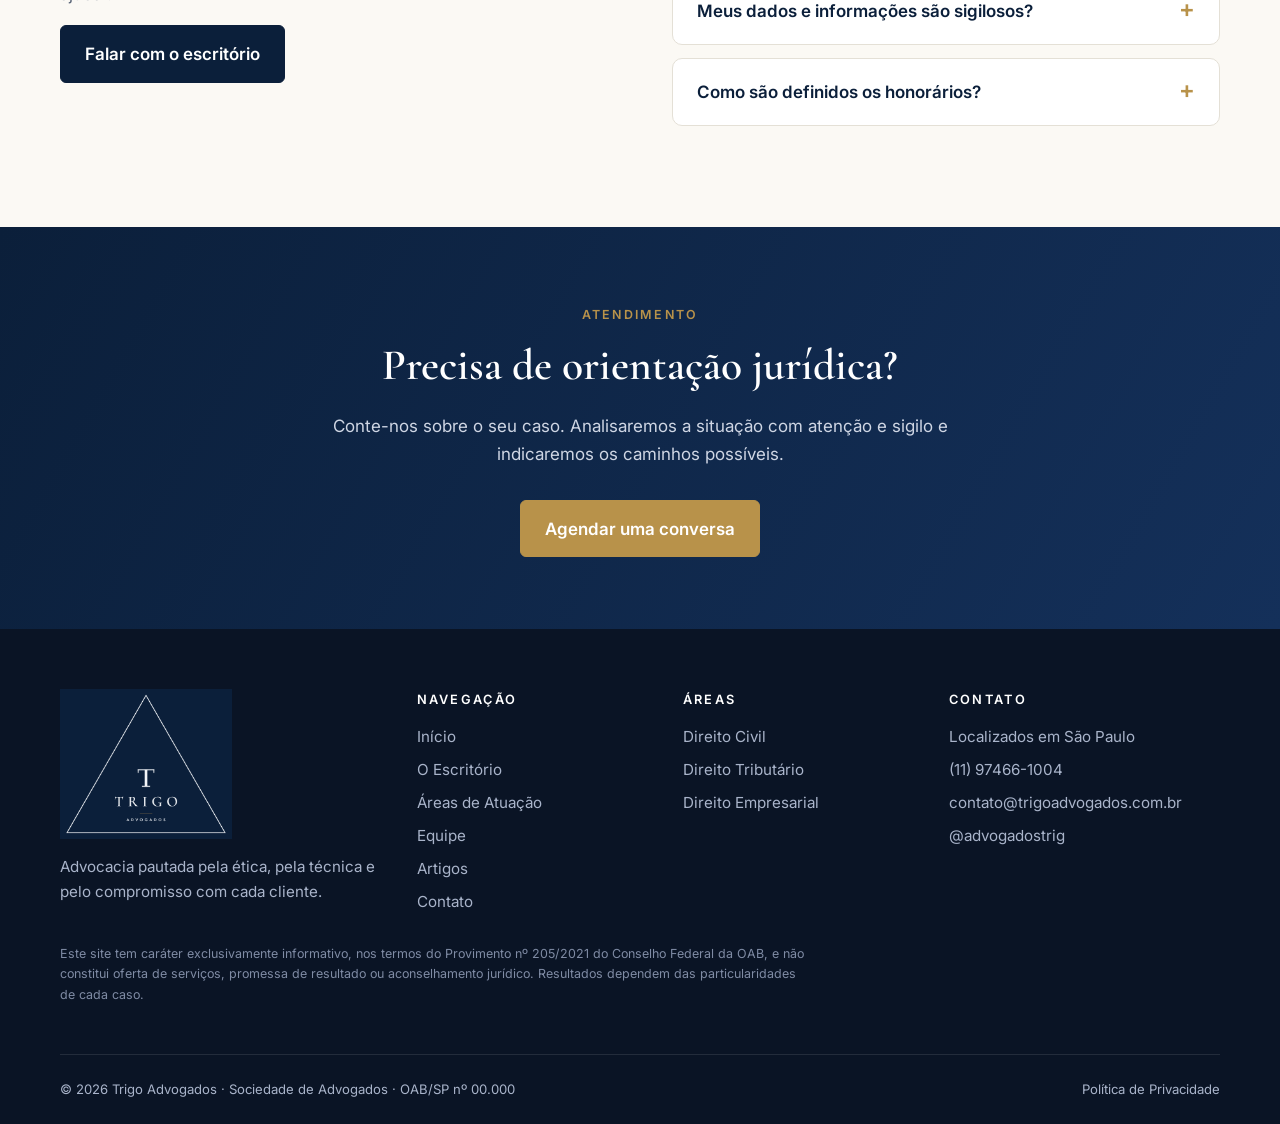
==== commit 32b732a7: "Endereço: localizados em São Paulo Co-Authored-By: Claude Sonnet 5.5 <noreply@anthropic.com> Claude-" ====
--- a/index.html
+++ b/index.html
@@ -73,7 +73,7 @@
 <div><h4>Navegação</h4><ul><li><a href="index.html">Início</a></li><li><a href="sobre.html">O Escritório</a></li><li><a href="areas.html">Áreas de Atuação</a></li><li><a href="equipe.html">Equipe</a></li><li><a href="artigos.html">Artigos</a></li><li><a href="contato.html">Contato</a></li></ul></div>
 <div><h4>Áreas</h4><ul><li><a href="areas.html#civil">Direito Civil</a></li><li><a href="areas.html#tributario">Direito Tributário</a></li><li><a href="areas.html#empresarial">Direito Empresarial</a></li></ul></div>
 <div><h4>Contato</h4><ul>
-<li>São Paulo</li>
+<li>Localizados em São Paulo</li>
 <li><a href="tel:+5511974661004">(11) 97466-1004</a></li>
 <li><a href="mailto:contato@trigoadvogados.com.br">contato@trigoadvogados.com.br</a></li>
 <li><a href="https://instagram.com/advogadostrig" rel="noopener" target="_blank">@advogadostrig</a></li></ul></div>
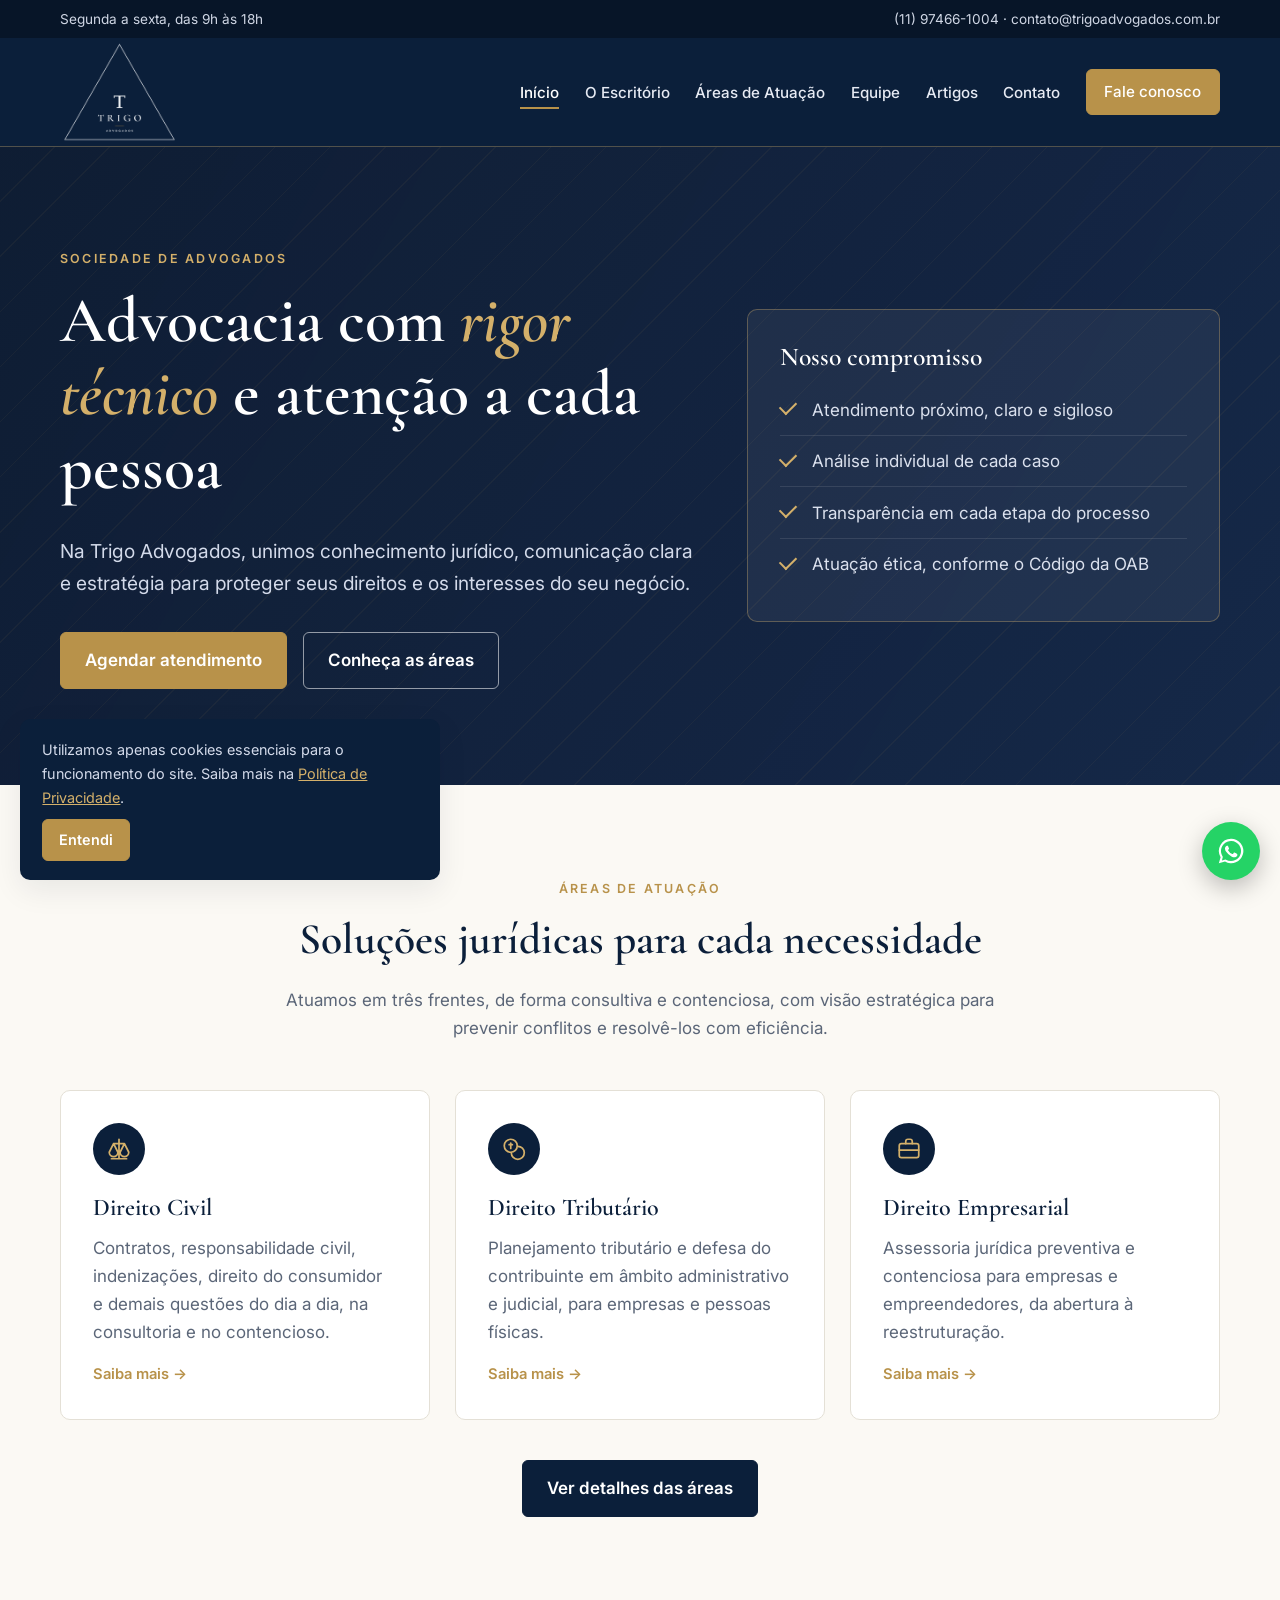
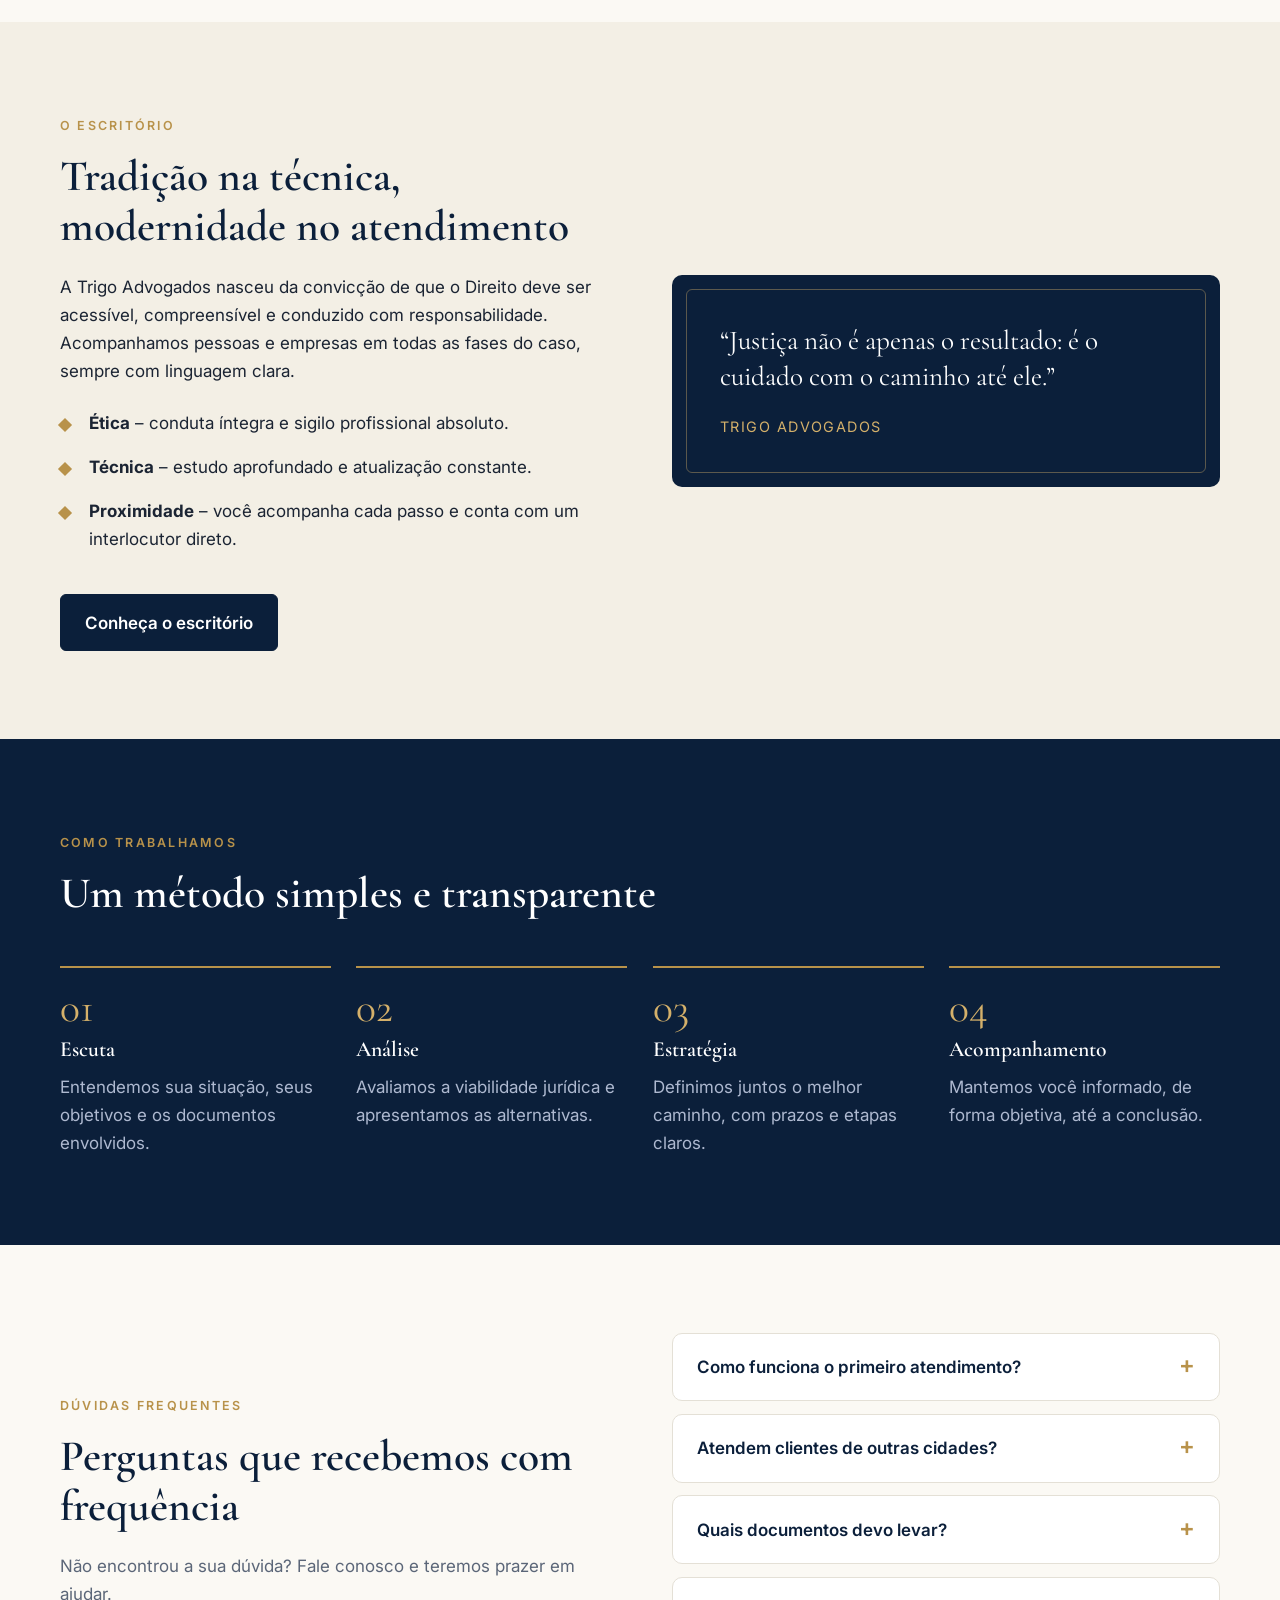
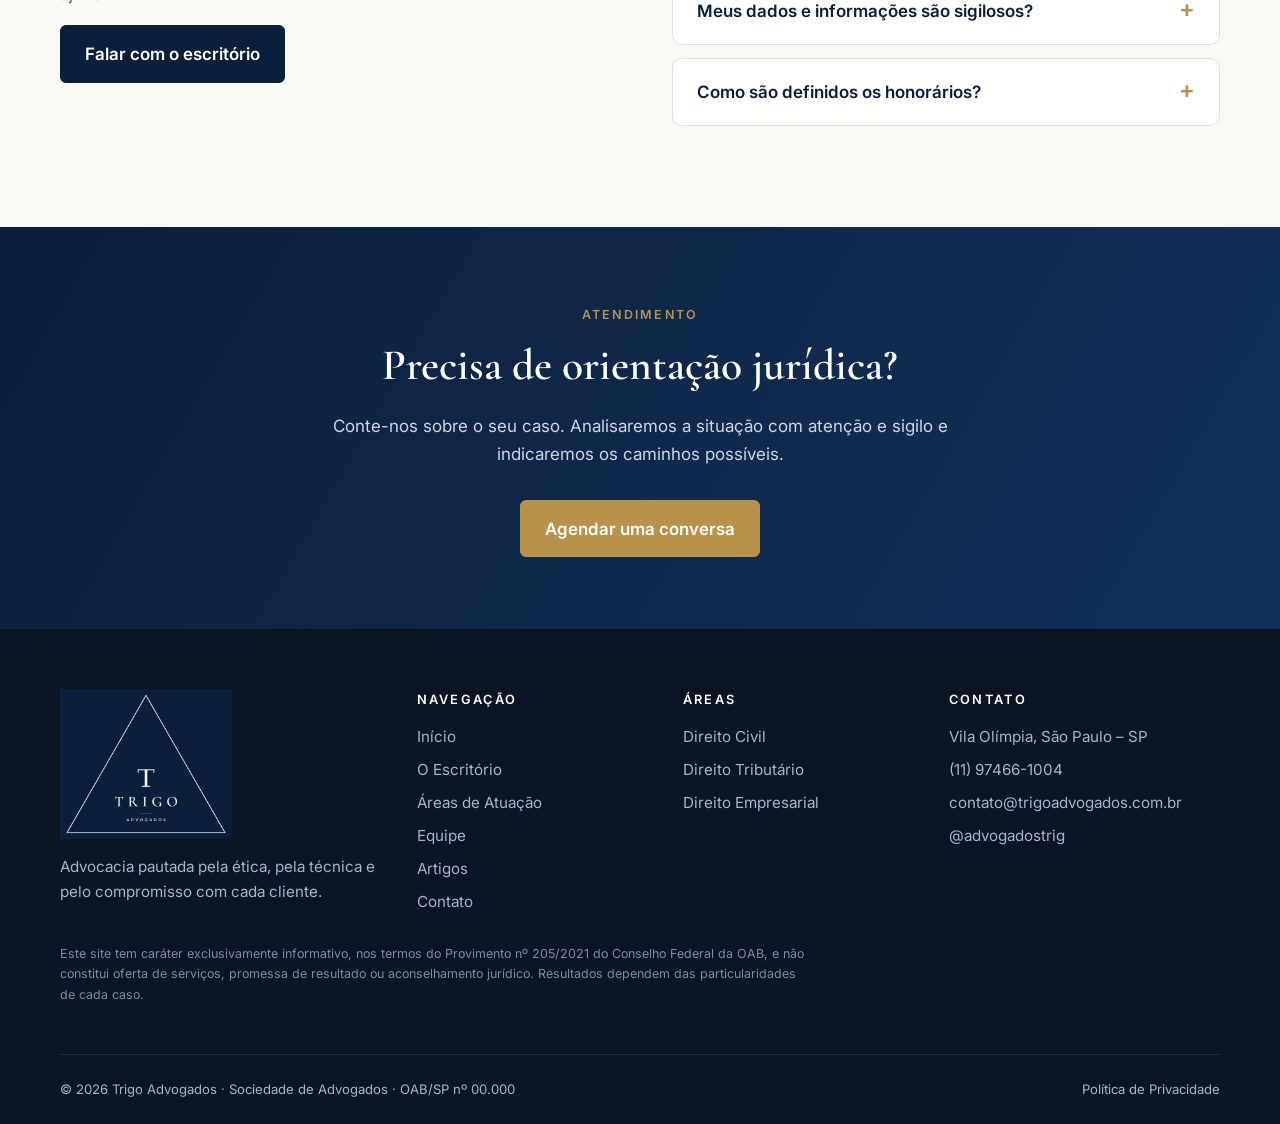
==== commit 46ea07fc: "Endereço em Vila Olímpia e mapa do Google Maps Co-Authored-By: Claude Sonnet 5.5 <noreply@anthropic." ====
--- a/index.html
+++ b/index.html
@@ -73,7 +73,7 @@
 <div><h4>Navegação</h4><ul><li><a href="index.html">Início</a></li><li><a href="sobre.html">O Escritório</a></li><li><a href="areas.html">Áreas de Atuação</a></li><li><a href="equipe.html">Equipe</a></li><li><a href="artigos.html">Artigos</a></li><li><a href="contato.html">Contato</a></li></ul></div>
 <div><h4>Áreas</h4><ul><li><a href="areas.html#civil">Direito Civil</a></li><li><a href="areas.html#tributario">Direito Tributário</a></li><li><a href="areas.html#empresarial">Direito Empresarial</a></li></ul></div>
 <div><h4>Contato</h4><ul>
-<li>Localizados em São Paulo</li>
+<li>Vila Olímpia, São Paulo – SP</li>
 <li><a href="tel:+5511974661004">(11) 97466-1004</a></li>
 <li><a href="mailto:contato@trigoadvogados.com.br">contato@trigoadvogados.com.br</a></li>
 <li><a href="https://instagram.com/advogadostrig" rel="noopener" target="_blank">@advogadostrig</a></li></ul></div>
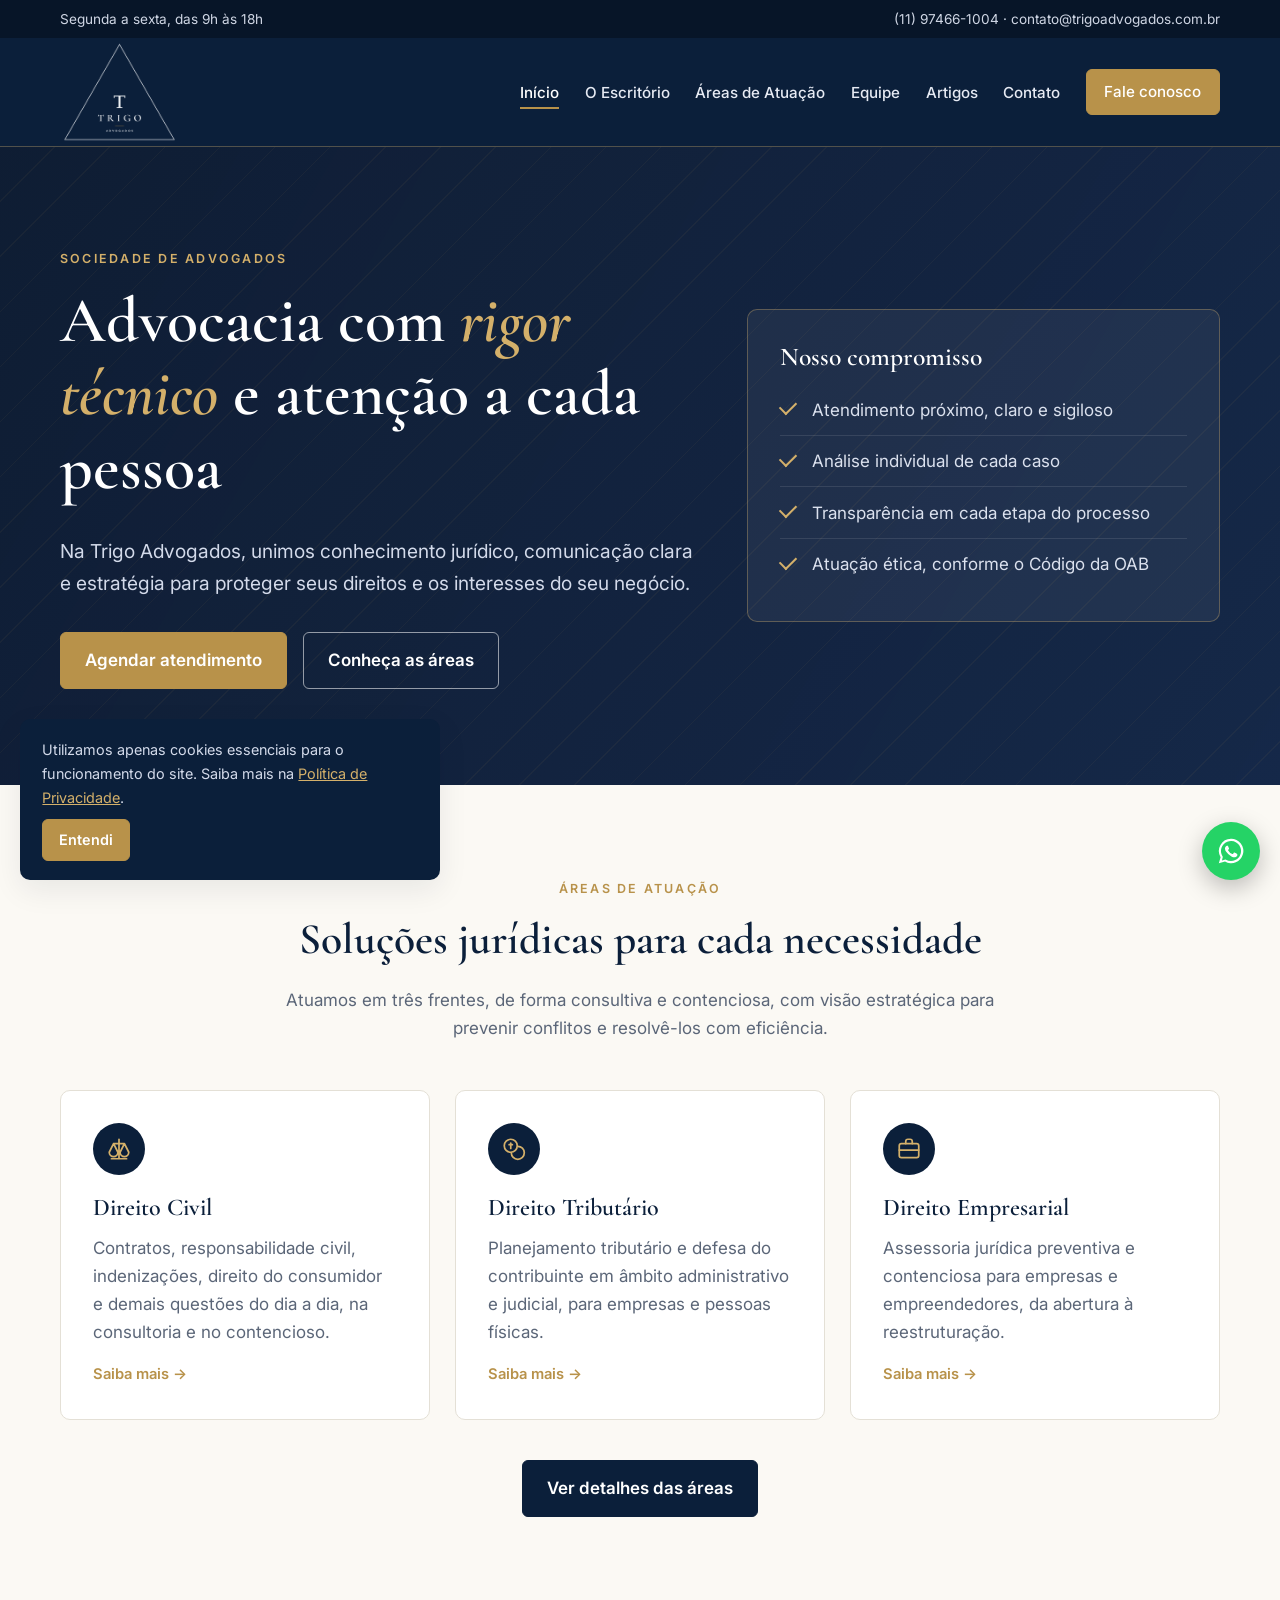
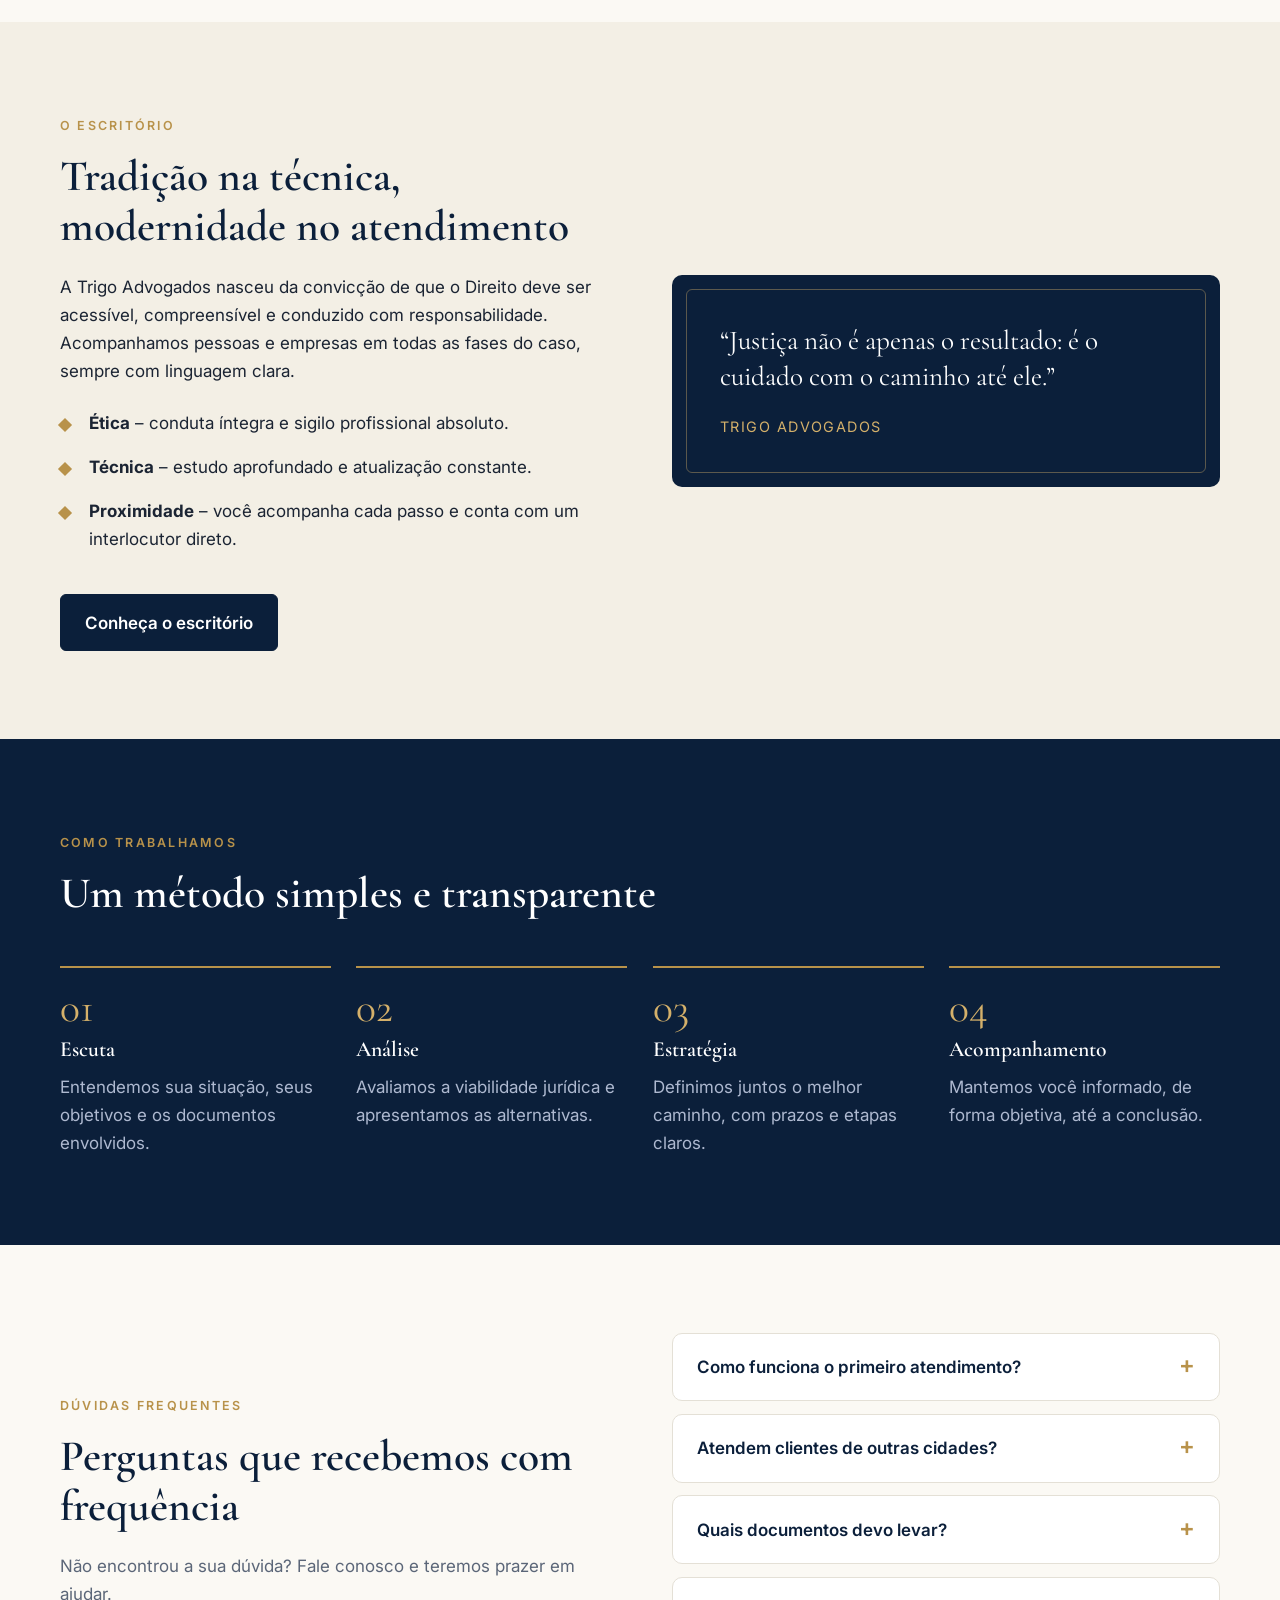
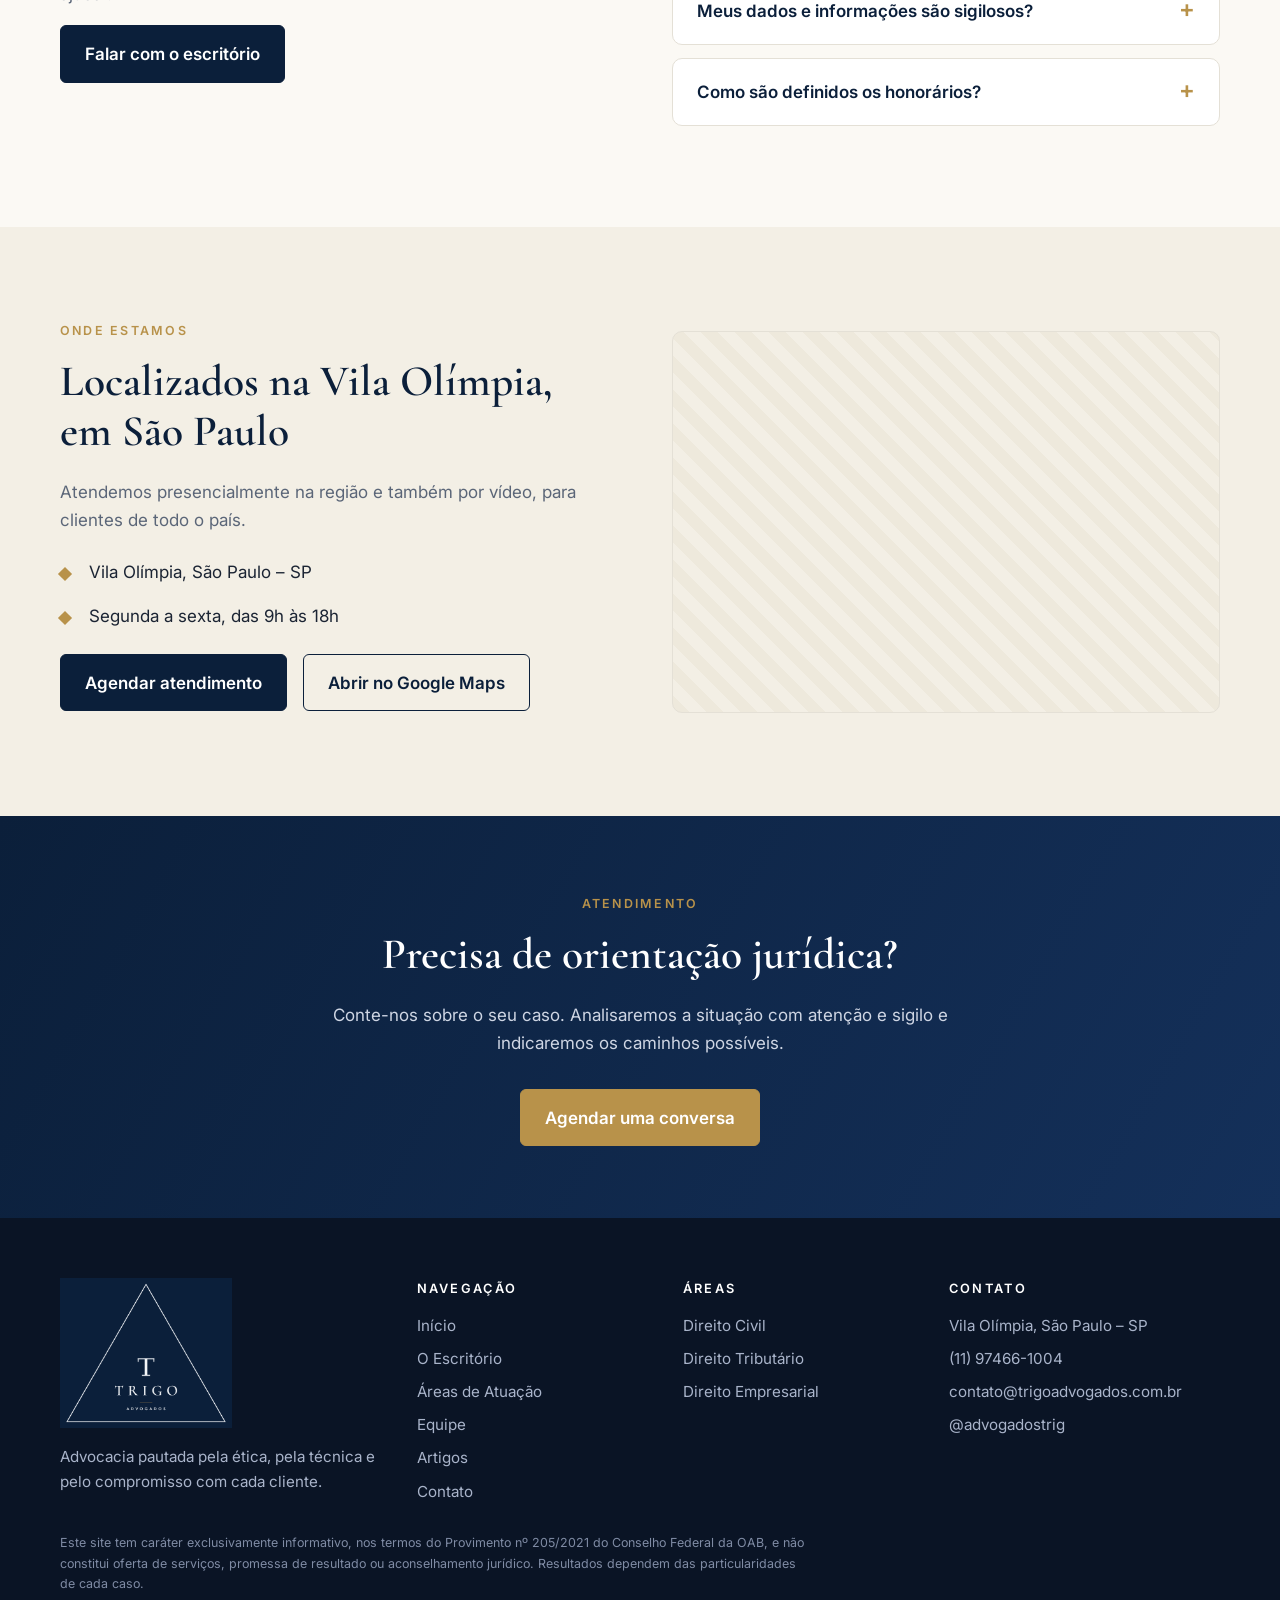
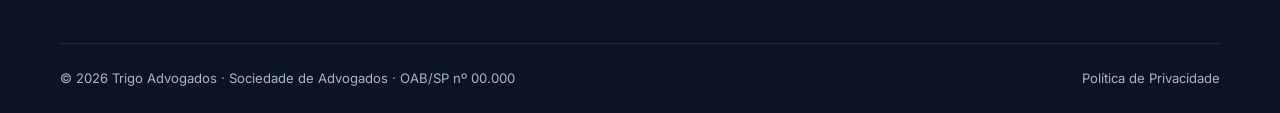
==== commit 9fead497: "Adiciona seção com mapa na página inicial Co-Authored-By: Claude Sonnet 5.5 <noreply@anthropic.com> " ====
--- a/index.html
+++ b/index.html
@@ -62,6 +62,15 @@
 <details><summary>Meus dados e informações são sigilosos?</summary><p>Sim. O sigilo profissional é um dever do advogado, e tratamos seus dados conforme a LGPD.</p></details>
 <details><summary>Como são definidos os honorários?</summary><p>Os honorários são ajustados em contrato escrito, conforme a complexidade do caso e as tabelas da OAB, de forma transparente desde o início.</p></details>
 </div></div></section>
+
+<section class="alt"><div class="wrap split">
+<div class="reveal"><span class="eyebrow">Onde estamos</span><h2>Localizados na Vila Olímpia, em São Paulo</h2>
+<p class="muted">Atendemos presencialmente na região e também por vídeo, para clientes de todo o país.</p>
+<ul class="values"><li>Vila Olímpia, São Paulo – SP</li><li>Segunda a sexta, das 9h às 18h</li></ul>
+<p style="display:flex;gap:1rem;flex-wrap:wrap;margin-top:1.5rem"><a class="btn dark" href="contato.html">Agendar atendimento</a>
+<a class="btn dark" style="background:transparent;color:var(--navy)" href="https://www.google.com/maps/search/?api=1&amp;query=Vila+Ol%C3%ADmpia%2C+S%C3%A3o+Paulo%2C+SP" target="_blank" rel="noopener">Abrir no Google Maps</a></p></div>
+<div class="map reveal" style="padding:0;overflow:hidden"><iframe title="Mapa: Vila Olímpia, São Paulo" src="https://www.google.com/maps?q=Vila+Ol%C3%ADmpia,+S%C3%A3o+Paulo,+SP&amp;hl=pt-BR&amp;z=15&amp;output=embed" width="100%" height="380" style="border:0;display:block" loading="lazy" referrerpolicy="no-referrer-when-downgrade" allowfullscreen></iframe></div>
+</div></section>
 <section class="band"><div class="wrap reveal"><span class="eyebrow">Atendimento</span><h2>Precisa de orientação jurídica?</h2>
 <p>Conte-nos sobre o seu caso. Analisaremos a situação com atenção e sigilo e indicaremos os caminhos possíveis.</p>
 <a class="btn" href="contato.html">Agendar uma conversa</a></div></section>
--- a/assets/style.css
+++ b/assets/style.css
@@ -120,3 +120,10 @@
 .burger span{background:#fff}
 @media(max-width:900px){.menu{background:var(--navy);border-bottom:1px solid rgba(212,176,106,.35)}.menu li a{border-bottom-color:rgba(255,255,255,.12)}.brand img{height:84px}}
 footer .brand.footlogo img{height:150px}
+
+.founder{display:grid;grid-template-columns:minmax(0,380px) 1fr;gap:3rem;align-items:center;background:var(--card);border:1px solid var(--line);border-radius:var(--radius);padding:2rem}
+.founder img{width:100%;height:auto;aspect-ratio:4/5;object-fit:cover;object-position:center 20%;border-radius:8px;border:3px solid var(--gold)}
+.founder .role{color:var(--gold);font-size:.85rem;letter-spacing:.14em;text-transform:uppercase;font-weight:600}
+.founder h3{font-size:2.2rem;margin:.2rem 0 .1rem}.founder .oab{font-size:.9rem;color:var(--muted);margin-bottom:1rem}
+.founder .btn{margin-top:.6rem}
+@media(max-width:800px){.founder{grid-template-columns:1fr;gap:1.5rem;padding:1.2rem}.founder img{max-width:340px;margin-inline:auto}}
